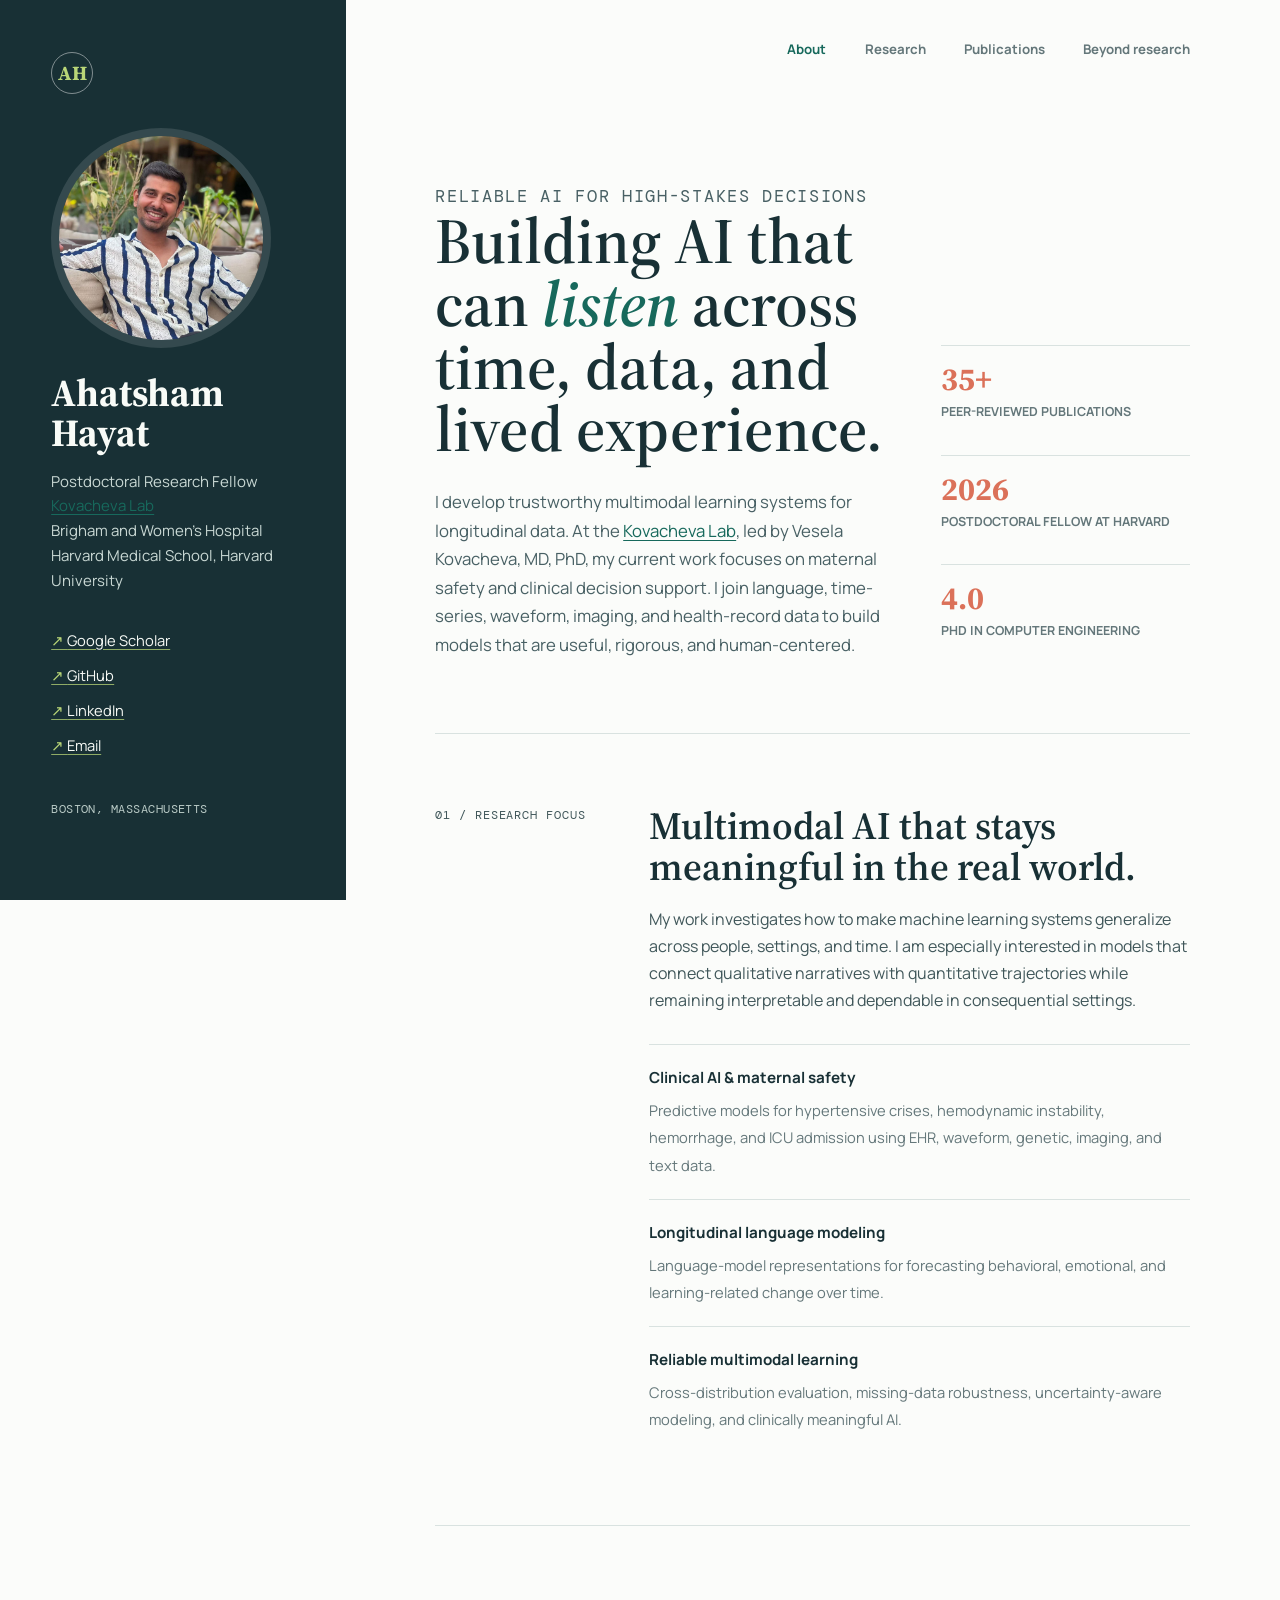
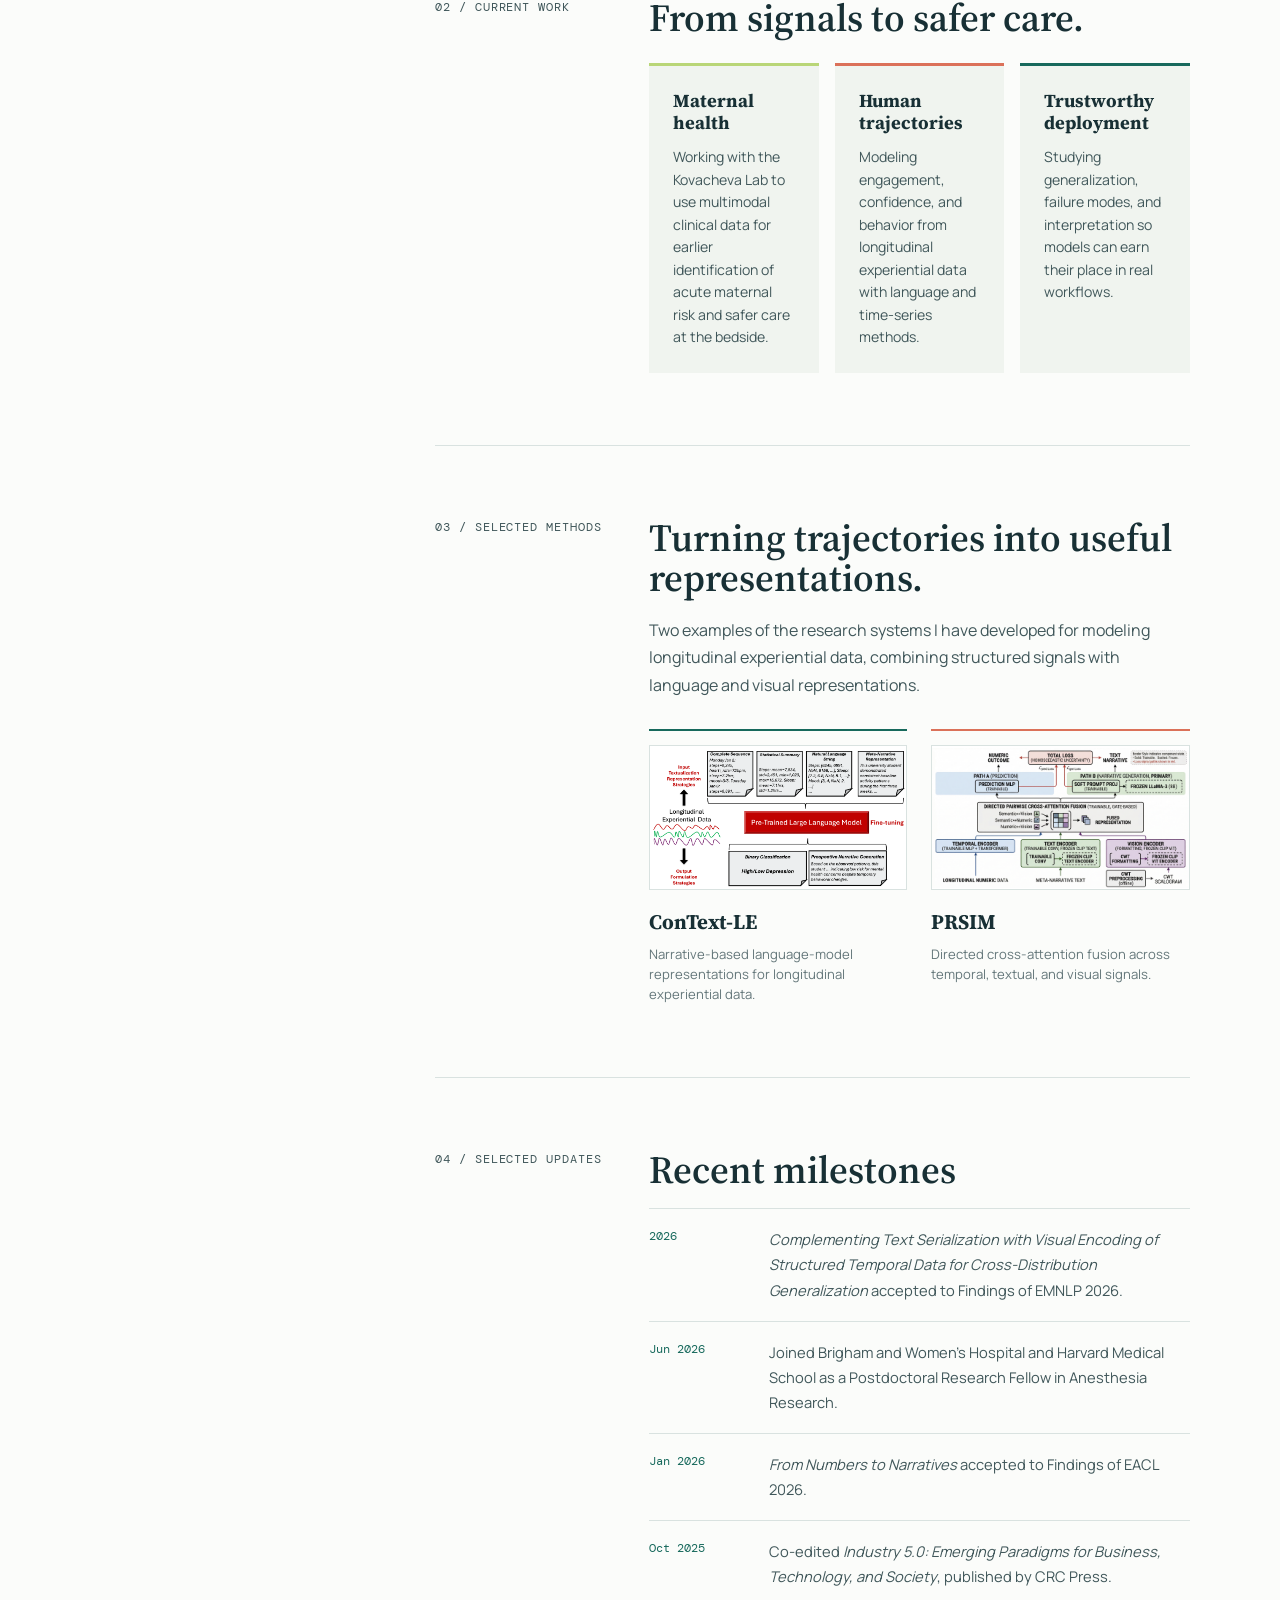
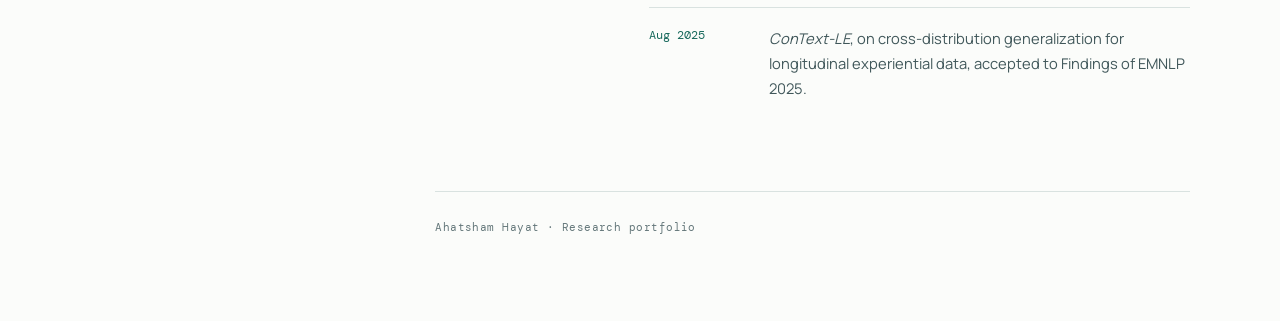
==== index.html @ e1e06bd0 "Update index.html" ====
<!DOCTYPE html>
<html lang="en">
<head>
    <meta charset="UTF-8">
    <meta name="viewport" content="width=device-width, initial-scale=1.0">
    <meta name="description" content="Ahatsham Hayat is a postdoctoral research fellow building reliable multimodal AI systems for clinical and longitudinal data.">
    <title>Ahatsham Hayat | Researcher in AI</title>
    <link rel="stylesheet" href="styles.css">
</head>
<body>
    <div class="site-shell">
        <aside class="profile-panel">
            <span class="monogram" aria-hidden="true">AH</span>
            <img src="ahatsham.jpeg" alt="Portrait of Ahatsham Hayat" class="profile-photo">
            <h1>Ahatsham<br>Hayat</h1>
            <p class="role">Postdoctoral Research Fellow<br><a href="https://kovachevalab.bwh.harvard.edu/" target="_blank" rel="noopener noreferrer">Kovacheva Lab</a><br>Brigham and Women's Hospital<br>Harvard Medical School, Harvard University</p>
            <div class="profile-links">
                <a href="https://scholar.google.com/citations?user=P-MrocsAAAAJ&amp;hl=en" target="_blank" rel="noopener noreferrer">Google Scholar</a>
                <a href="https://github.com/Ahatsham" target="_blank" rel="noopener noreferrer">GitHub</a>
                <a href="https://www.linkedin.com/in/ahatsham-hayat-a344bb59" target="_blank" rel="noopener noreferrer">LinkedIn</a>
                <a href="mailto:afnu@bwh.harvard.edu">Email</a>
            </div>
            <p class="panel-note">Boston, Massachusetts</p>
        </aside>
        <div class="content-panel">
            <nav class="site-nav" aria-label="Primary navigation">
                <a href="index.html" aria-current="page">About</a>
                <a href="research.html">Research</a>
                <a href="publications.html">Publications</a>
                <a href="about.html">Beyond research</a>
            </nav>
            <main class="site-main">
                <section class="hero">
                    <div class="hero-copy">
                        <p class="eyebrow">Reliable AI for high-stakes decisions</p>
                        <h1>Building AI that can <em>listen</em> across time, data, and lived experience.</h1>
                        <p>I develop trustworthy multimodal learning systems for longitudinal data. At the <a href="https://kovachevalab.bwh.harvard.edu/" target="_blank" rel="noopener noreferrer">Kovacheva Lab</a>, led by Vesela Kovacheva, MD, PhD, my current work focuses on maternal safety and clinical decision support. I join language, time-series, waveform, imaging, and health-record data to build models that are useful, rigorous, and human-centered.</p>
                    </div>
                    <div class="hero-stats" aria-label="Career highlights">
                        <div class="stat"><strong>35+</strong><span>Peer-reviewed publications</span></div>
                        <div class="stat"><strong>2026</strong><span>Postdoctoral fellow at Harvard</span></div>
                        <div class="stat"><strong>4.0</strong><span>PhD in Computer Engineering</span></div>
                    </div>
                </section>
                <section class="section">
                    <div class="section-grid">
                        <p class="section-kicker">01 / Research focus</p>
                        <div>
                            <h2>Multimodal AI that stays meaningful in the real world.</h2>
                            <p>My work investigates how to make machine learning systems generalize across people, settings, and time. I am especially interested in models that connect qualitative narratives with quantitative trajectories while remaining interpretable and dependable in consequential settings.</p>
                            <ul class="research-list">
                                <li><strong>Clinical AI &amp; maternal safety</strong><span>Predictive models for hypertensive crises, hemodynamic instability, hemorrhage, and ICU admission using EHR, waveform, genetic, imaging, and text data.</span></li>
                                <li><strong>Longitudinal language modeling</strong><span>Language-model representations for forecasting behavioral, emotional, and learning-related change over time.</span></li>
                                <li><strong>Reliable multimodal learning</strong><span>Cross-distribution evaluation, missing-data robustness, uncertainty-aware modeling, and clinically meaningful AI.</span></li>
                            </ul>
                        </div>
                    </div>
                </section>
                <section class="section">
                    <div class="section-grid">
                        <p class="section-kicker">02 / Current work</p>
                        <div>
                            <h2>From signals to safer care.</h2>
                            <div class="feature-grid">
                                <article class="feature"><h3>Maternal health</h3><p>Working with the Kovacheva Lab to use multimodal clinical data for earlier identification of acute maternal risk and safer care at the bedside.</p></article>
                                <article class="feature"><h3>Human trajectories</h3><p>Modeling engagement, confidence, and behavior from longitudinal experiential data with language and time-series methods.</p></article>
                                <article class="feature"><h3>Trustworthy deployment</h3><p>Studying generalization, failure modes, and interpretation so models can earn their place in real workflows.</p></article>
                            </div>
                        </div>
                    </div>
                </section>
                <section class="section">
                    <div class="section-grid">
                        <p class="section-kicker">03 / Selected methods</p>
                        <div>
                            <h2>Turning trajectories into useful representations.</h2>
                            <p>Two examples of the research systems I have developed for modeling longitudinal experiential data, combining structured signals with language and visual representations.</p>
                            <div class="methods-grid">
                                <figure class="method-figure">
                                    <img src="ConText-LE-Framework.jpg" alt="ConText-LE framework for representing longitudinal experiential data with language models">
                                    <figcaption><strong>ConText-LE</strong><span>Narrative-based language-model representations for longitudinal experiential data.</span></figcaption>
                                </figure>
                                <figure class="method-figure">
                                    <img src="PRSIM.png" alt="PRSIM multimodal architecture combining temporal, text, and visual encoders">
                                    <figcaption><strong>PRSIM</strong><span>Directed cross-attention fusion across temporal, textual, and visual signals.</span></figcaption>
                                </figure>
                            </div>
                        </div>
                    </div>
                </section>
                <section class="section">
                    <div class="section-grid">
                        <p class="section-kicker">04 / Selected updates</p>
                        <div>
                            <h2>Recent milestones</h2>
                            <ul class="updates">
                                <li><time datetime="2026">2026</time><span><em>Complementing Text Serialization with Visual Encoding of Structured Temporal Data for Cross-Distribution Generalization</em> accepted to Findings of EMNLP 2026.</span></li>
                                <li><time datetime="2026-06">Jun 2026</time><span>Joined Brigham and Women's Hospital and Harvard Medical School as a Postdoctoral Research Fellow in Anesthesia Research.</span></li>
                                <li><time datetime="2026-01">Jan 2026</time><span><em>From Numbers to Narratives</em> accepted to Findings of EACL 2026.</span></li>
                                <li><time datetime="2025-10">Oct 2025</time><span>Co-edited <em>Industry 5.0: Emerging Paradigms for Business, Technology, and Society</em>, published by CRC Press.</span></li>
                                <li><time datetime="2025-08">Aug 2025</time><span><em>ConText-LE</em>, on cross-distribution generalization for longitudinal experiential data, accepted to Findings of EMNLP 2025.</span></li>
                            </ul>
                        </div>
                    </div>
                </section>
                <footer class="site-footer">Ahatsham Hayat &middot; Research portfolio</footer>
            </main>
        </div>
    </div>
</body>
</html>
---- styles.css ----
@import url('https://fonts.googleapis.com/css2?family=DM+Mono:wght@400;500&family=Manrope:wght@400;500;600;700;800&family=Source+Serif+4:opsz,wght@8..60,500;8..60,600;8..60,700&display=swap');

:root { --ink: #183035; --muted: #64777a; --line: #d9e2e0; --paper: #fbfcfa; --canvas: #f0f4ef; --pine: #17695c; --lime: #b9d677; --coral: #db7159; }
* { box-sizing: border-box; }
html { scroll-behavior: smooth; }
body { margin: 0; color: var(--ink); background: var(--paper); font-family: 'Manrope', Arial, sans-serif; font-size: 16px; line-height: 1.7; }
a { color: var(--pine); text-underline-offset: 3px; }
a:hover { color: #0f4e44; }
.site-shell { display: grid; grid-template-columns: minmax(285px, 27vw) minmax(0, 1fr); min-height: 100vh; }
.profile-panel { position: sticky; top: 0; align-self: start; min-height: 100vh; padding: 52px clamp(28px, 4vw, 66px); color: #f8fbf7; background: var(--ink); }
.monogram { display: inline-grid; width: 42px; height: 42px; margin-bottom: 34px; place-items: center; border: 1px solid rgba(255,255,255,.45); border-radius: 50%; color: var(--lime); font-family: 'Source Serif 4', Georgia, serif; font-size: 20px; font-weight: 700; }
.profile-photo { display: block; width: min(220px, 100%); aspect-ratio: 1; margin-bottom: 25px; border: 8px solid rgba(255,255,255,.12); border-radius: 50%; object-fit: cover; object-position: center; }
.profile-panel h1, .page-title h1, .hero-copy h1, h2, h3 { font-family: 'Source Serif 4', Georgia, serif; letter-spacing: 0; }
.profile-panel h1 { margin: 0; font-size: clamp(2rem, 3vw, 2.85rem); line-height: 1.05; }
.role { margin: 16px 0 0; color: #c9d8d4; font-size: .94rem; line-height: 1.65; }
.profile-links { display: grid; gap: 10px; margin-top: 34px; }
.profile-links a { color: #f8fbf7; font-size: .92rem; text-decoration-color: rgba(185,214,119,.75); }
.profile-links a::before { color: var(--lime); content: '↗ '; }
.panel-note { margin-top: 42px; color: #b8c9c5; font-family: 'DM Mono', monospace; font-size: .72rem; letter-spacing: .04em; text-transform: uppercase; }
.content-panel { min-width: 0; background: var(--paper); }
.site-nav { display: flex; justify-content: flex-end; gap: clamp(18px, 3vw, 42px); padding: 38px clamp(26px, 7vw, 112px) 20px; }
.site-nav a { color: var(--muted); font-size: .83rem; font-weight: 700; text-decoration: none; }
.site-nav a:hover, .site-nav a[aria-current='page'] { color: var(--pine); }
.site-main { max-width: 1080px; margin: 0 auto; padding: 46px clamp(26px, 7vw, 112px) 84px; }
.eyebrow { margin: 0 0 14px; color: var(--pine); font-family: 'DM Mono', monospace; font-size: .72rem; letter-spacing: .1em; text-transform: uppercase; }
.hero { display: grid; grid-template-columns: minmax(0,1.3fr) minmax(220px,.7fr); gap: 44px; align-items: end; padding: 28px 0 74px; border-bottom: 1px solid var(--line); }
.hero-copy h1 { max-width: 720px; margin: 0; font-size: clamp(2.75rem,5vw,5.4rem); font-weight: 600; line-height: .98; }
.hero-copy h1 em { color: var(--pine); font-style: italic; }
.hero-copy p { max-width: 700px; margin: 27px 0 0; color: #486064; font-size: 1.05rem; }
.hero-stats { display: grid; gap: 14px; }
.stat { padding: 16px 0; border-top: 1px solid var(--line); }
.stat strong { display: block; color: var(--coral); font-family: 'Source Serif 4', Georgia, serif; font-size: 2rem; line-height: 1.1; }
.stat span { color: var(--muted); font-size: .78rem; font-weight: 700; text-transform: uppercase; }
.section { padding: 72px 0; border-bottom: 1px solid var(--line); }
.section:last-child { border-bottom: 0; }
.section-grid { display: grid; grid-template-columns: minmax(160px,.32fr) minmax(0,1fr); gap: 40px; }
.section-kicker { margin: 6px 0 0; color: var(--muted); font-family: 'DM Mono', monospace; font-size: .72rem; letter-spacing: .08em; text-transform: uppercase; }
h2 { margin: 0 0 18px; font-size: clamp(2rem,3vw,3.25rem); font-weight: 600; line-height: 1.06; }
h3 { margin: 0; font-size: 1.4rem; line-height: 1.2; }
.section p { margin: 0 0 18px; color: #40575a; }
.research-list { display: grid; gap: 0; padding: 0; margin: 30px 0 0; list-style: none; }
.research-list li { padding: 20px 0; border-top: 1px solid var(--line); }
.research-list strong { display: block; margin-bottom: 6px; color: var(--ink); font-size: .95rem; }
.research-list span { color: var(--muted); font-size: .92rem; }
.feature-grid { display: grid; grid-template-columns: repeat(3,1fr); gap: 16px; margin-top: 24px; }
.feature { min-height: 180px; padding: 24px; background: var(--canvas); border-top: 3px solid var(--lime); }
.feature:nth-child(2) { border-top-color: var(--coral); }
.feature:nth-child(3) { border-top-color: var(--pine); }
.feature h3 { margin-bottom: 12px; font-size: 1.15rem; }
.feature p { margin: 0; font-size: .88rem; line-height: 1.6; }
.methods-grid { display: grid; grid-template-columns: repeat(2, minmax(0, 1fr)); gap: 24px; margin-top: 30px; }
.method-figure { margin: 0; border-top: 2px solid var(--pine); }
.method-figure:nth-child(2) { border-top-color: var(--coral); }
.method-figure img { display: block; width: 100%; aspect-ratio: 16 / 9; margin-top: 14px; border: 1px solid var(--line); background: #fff; object-fit: contain; }
.method-figure figcaption { display: grid; gap: 4px; padding: 14px 0 0; }
.method-figure figcaption strong { color: var(--ink); font-family: 'Source Serif 4', Georgia, serif; font-size: 1.3rem; }
.method-figure figcaption span { color: var(--muted); font-size: .82rem; line-height: 1.55; }
.updates { display: grid; gap: 0; margin: 0; padding: 0; list-style: none; }
.updates li { display: grid; grid-template-columns: 102px 1fr; gap: 18px; padding: 18px 0; border-top: 1px solid var(--line); color: #40575a; font-size: .92rem; }
.updates time { color: var(--pine); font-family: 'DM Mono', monospace; font-size: .72rem; }
.page-title { padding: 28px 0 54px; border-bottom: 1px solid var(--line); }
.page-title h1 { max-width: 780px; margin: 0; font-size: clamp(3rem,5vw,5.2rem); font-weight: 600; line-height: .98; }
.page-title p { max-width: 700px; margin: 22px 0 0; color: var(--muted); }
.detail-list { margin: 0; padding: 0; list-style: none; }
.detail-list li { padding: 20px 0; border-top: 1px solid var(--line); color: #40575a; }
.detail-list li strong { color: var(--ink); }
.publication-year { margin: 38px 0 8px; color: var(--pine); font-family: 'DM Mono', monospace; font-size: .75rem; letter-spacing: .08em; }
.publication-list { margin: 0; padding: 0; list-style: none; }
.publication-list li { padding: 18px 0; border-top: 1px solid var(--line); color: #40575a; font-size: .92rem; }
.about-grid { display: grid; grid-template-columns: 1fr 1fr; gap: 16px; margin-top: 24px; }
.about-grid img { display: block; width: 100%; height: 280px; object-fit: cover; }
.about-grid img:first-child { object-position: center 38%; }
.about-grid img:last-child { object-position: center; }
.pull-quote { margin: 36px 0 0; padding: 26px 0 26px 30px; border-left: 3px solid var(--coral); color: var(--ink); font-family: 'Source Serif 4', Georgia, serif; font-size: 1.55rem; line-height: 1.3; }
.site-footer { padding: 26px 0 0; color: var(--muted); font-family: 'DM Mono', monospace; font-size: .7rem; letter-spacing: .04em; }
@media (max-width: 900px) { .site-shell { display: block; } .profile-panel { position: relative; min-height: auto; padding: 32px 26px; } .monogram { float: right; margin: 0; } .profile-photo { width: 110px; margin-bottom: 18px; border-width: 5px; } .profile-panel h1 { font-size: 2.2rem; } .profile-links { display: flex; flex-wrap: wrap; gap: 8px 18px; margin-top: 22px; } .panel-note { margin-top: 20px; } .site-nav { justify-content: flex-start; overflow-x: auto; padding: 20px 26px; white-space: nowrap; } .site-main { padding: 30px 26px 60px; } }
@media (max-width: 640px) { body { font-size: 15px; } .hero, .section-grid { grid-template-columns: 1fr; gap: 26px; } .hero { padding-bottom: 54px; } .hero-copy h1, .page-title h1 { font-size: 3rem; } .section { padding: 52px 0; } .feature-grid, .about-grid, .methods-grid { grid-template-columns: 1fr; } .feature { min-height: 0; } .updates li { grid-template-columns: 1fr; gap: 6px; } }
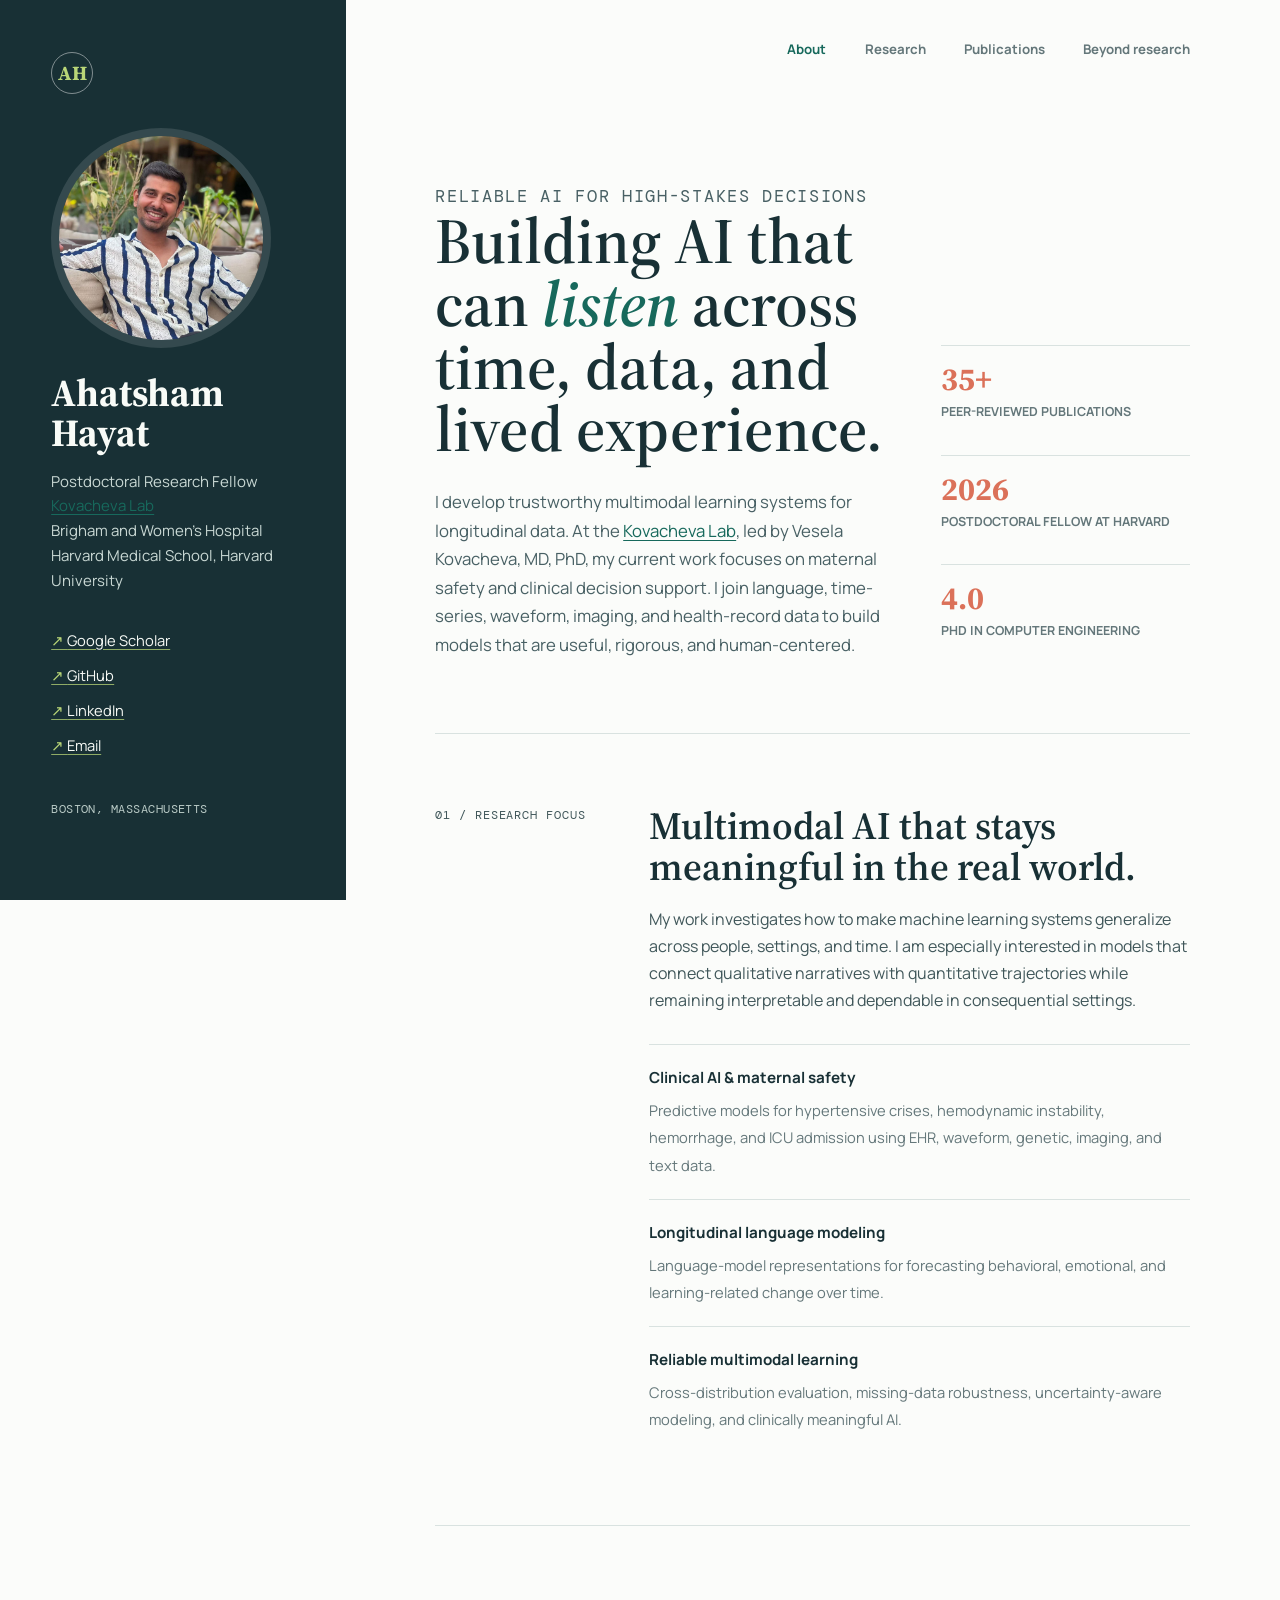
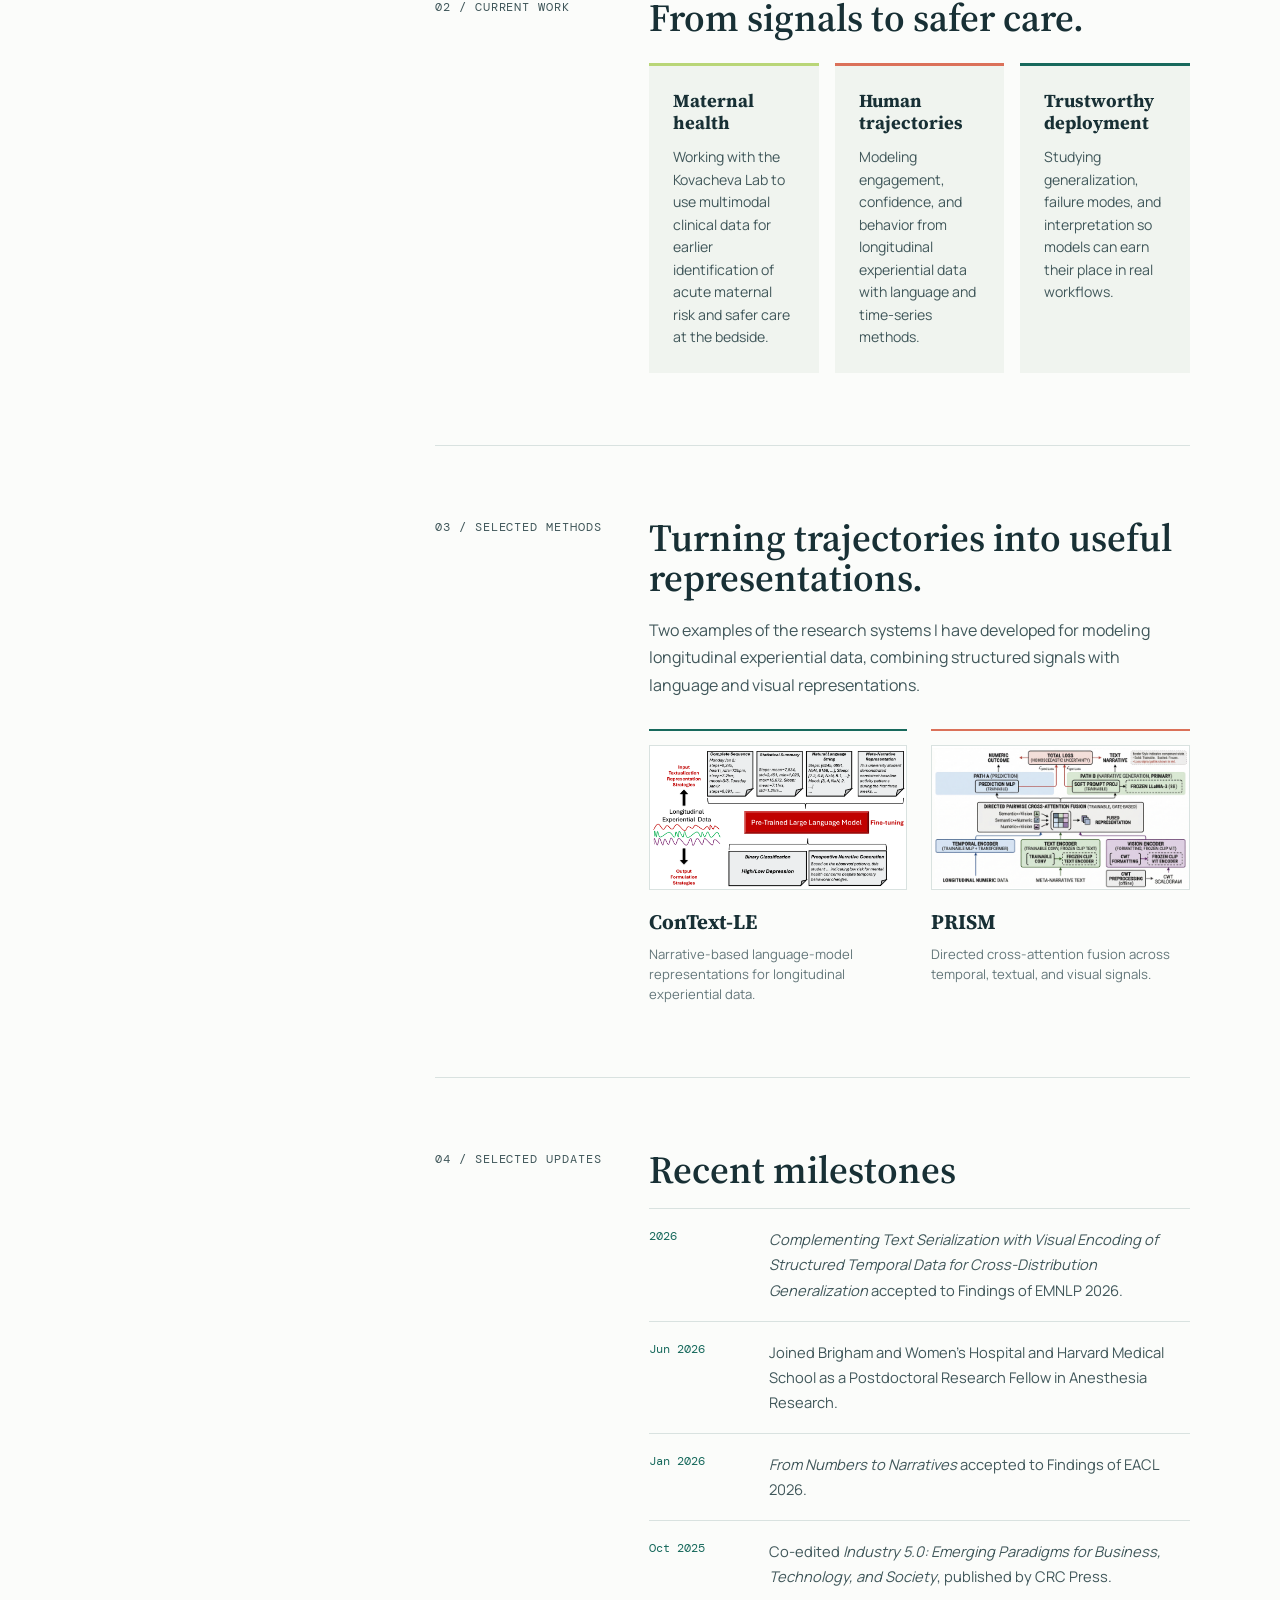
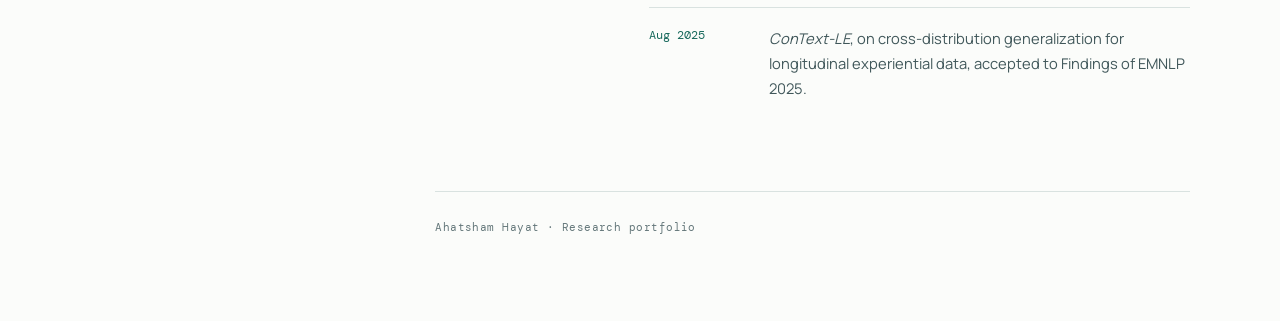
==== commit 3ebed191: "Update index.html" ====
--- a/index.html
+++ b/index.html
@@ -82,7 +82,7 @@
                                 </figure>
                                 <figure class="method-figure">
                                     <img src="PRSIM.png" alt="PRSIM multimodal architecture combining temporal, text, and visual encoders">
-                                    <figcaption><strong>PRSIM</strong><span>Directed cross-attention fusion across temporal, textual, and visual signals.</span></figcaption>
+                                    <figcaption><strong>PRISM</strong><span>Directed cross-attention fusion across temporal, textual, and visual signals.</span></figcaption>
                                 </figure>
                             </div>
                         </div>
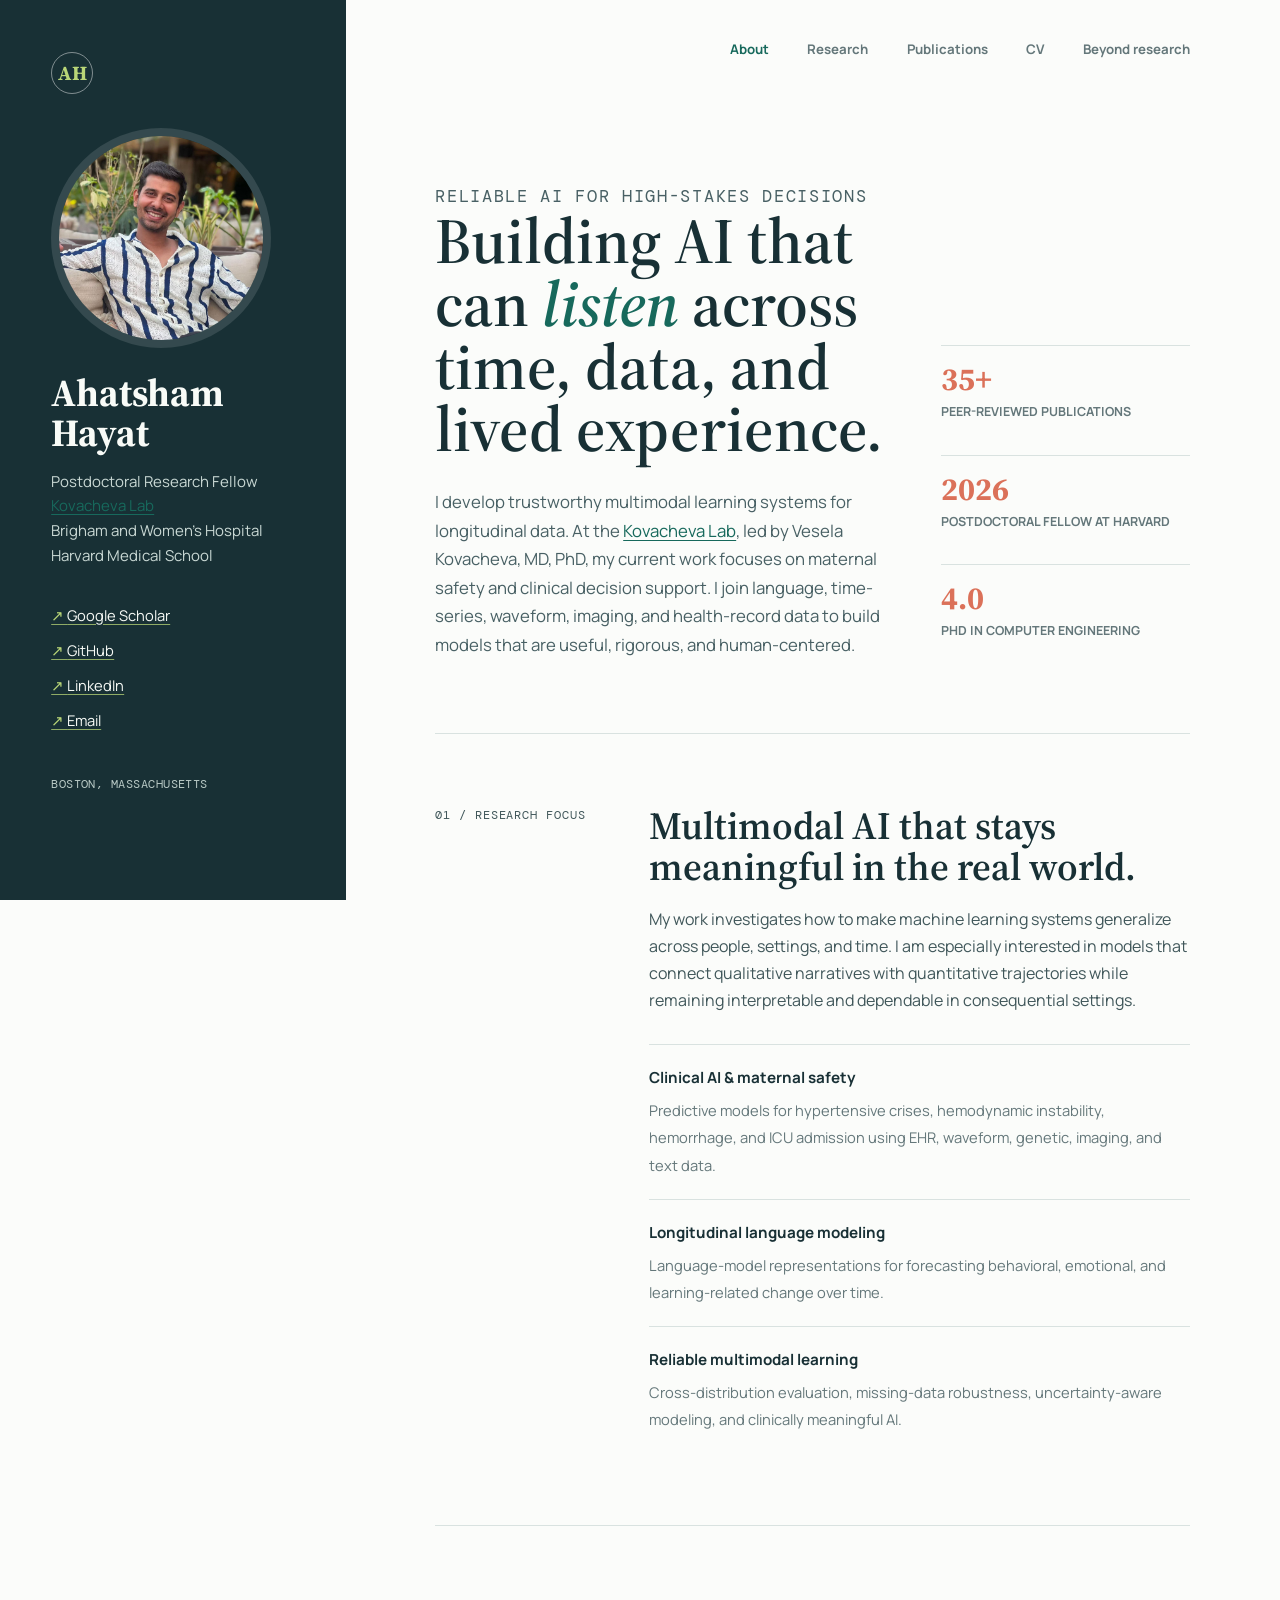
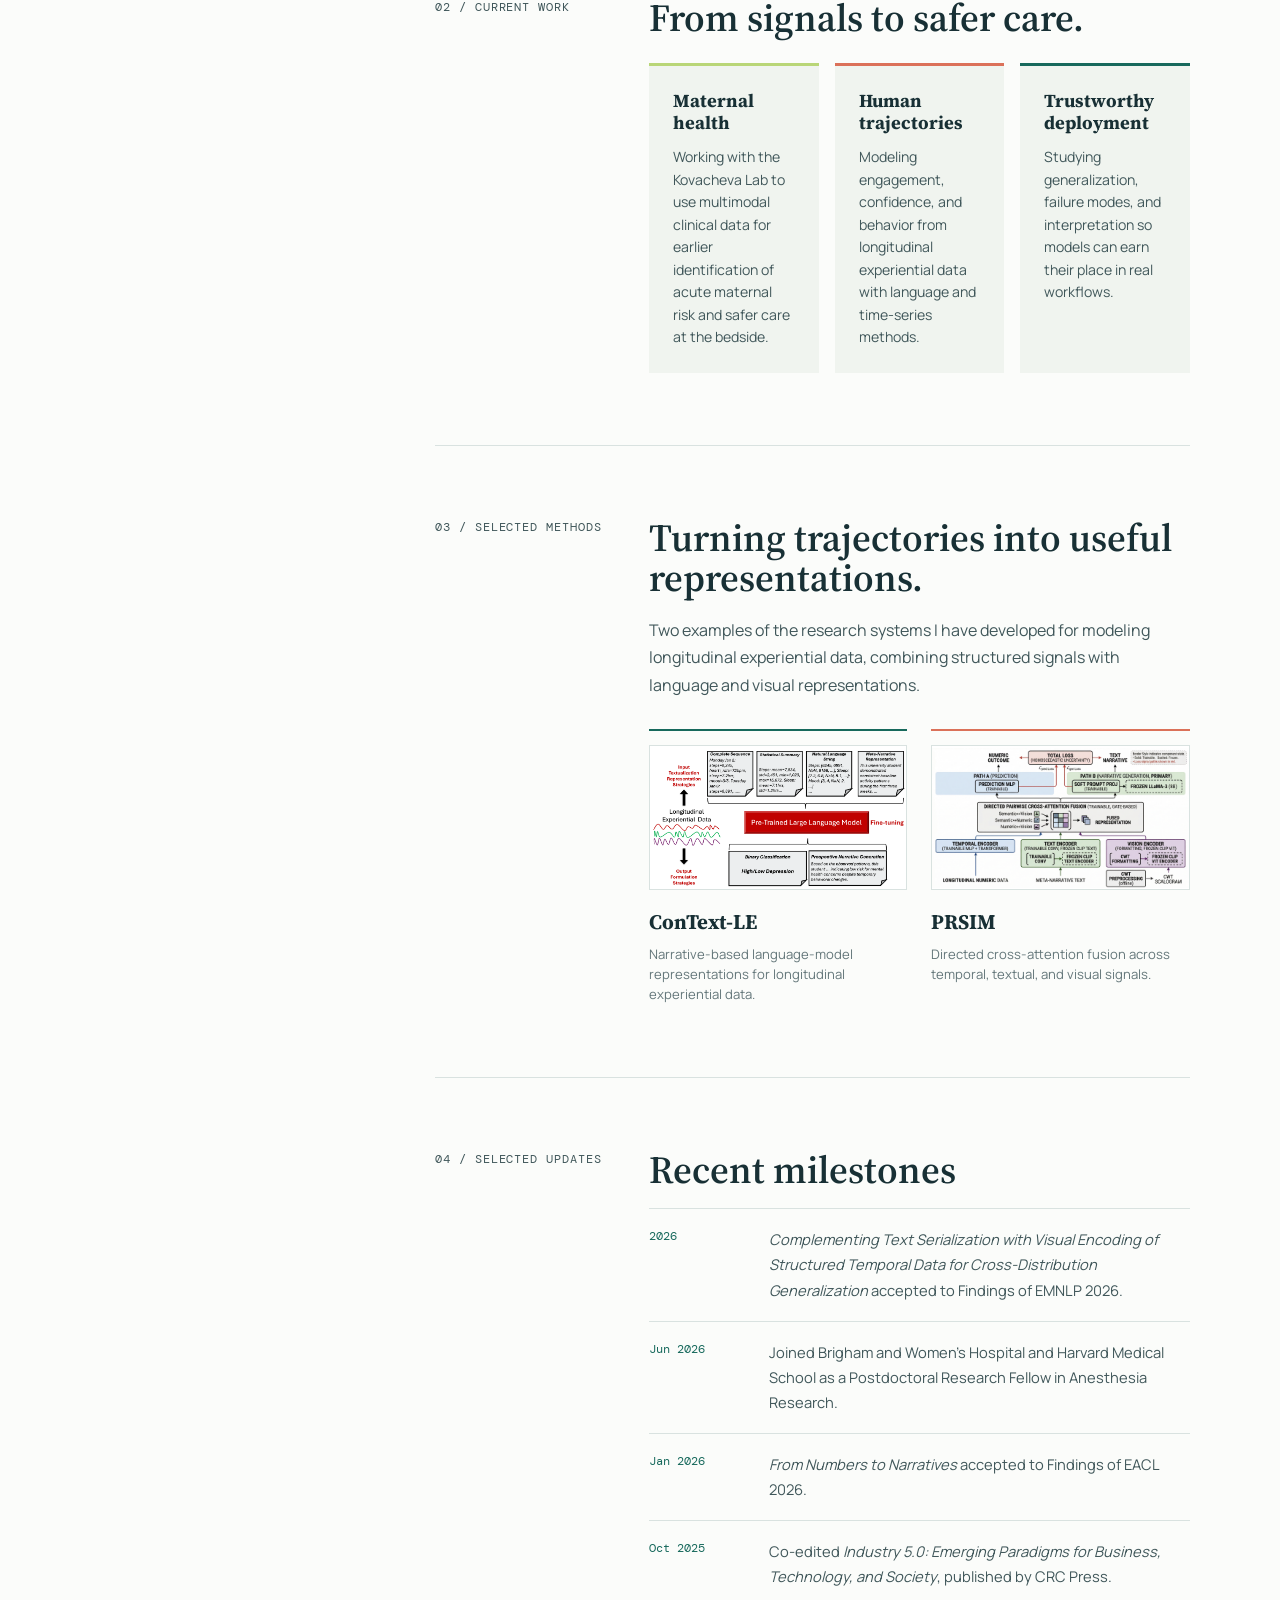
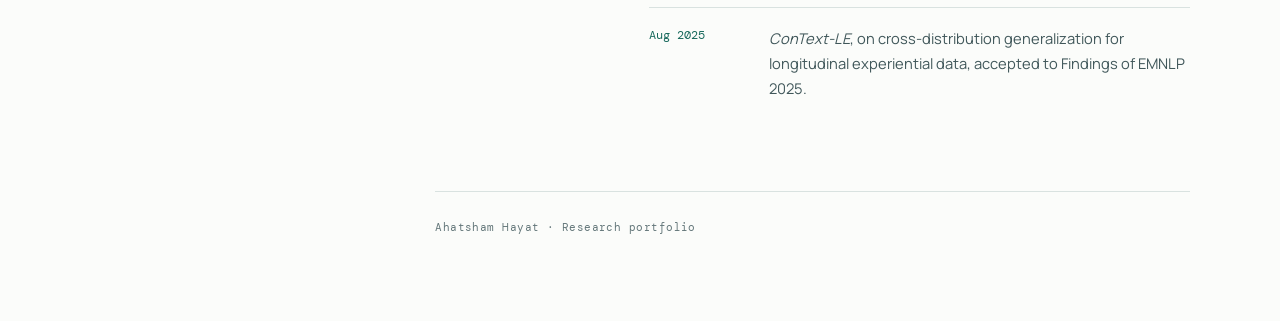
==== commit 03c06ae4: "Move CV link to navigation" ====
--- a/index.html
+++ b/index.html
@@ -13,7 +13,7 @@
             <span class="monogram" aria-hidden="true">AH</span>
             <img src="ahatsham.jpeg" alt="Portrait of Ahatsham Hayat" class="profile-photo">
             <h1>Ahatsham<br>Hayat</h1>
-            <p class="role">Postdoctoral Research Fellow<br><a href="https://kovachevalab.bwh.harvard.edu/" target="_blank" rel="noopener noreferrer">Kovacheva Lab</a><br>Brigham and Women's Hospital<br>Harvard Medical School, Harvard University</p>
+            <p class="role">Postdoctoral Research Fellow<br><a href="https://kovachevalab.bwh.harvard.edu/" target="_blank" rel="noopener noreferrer">Kovacheva Lab</a><br>Brigham and Women's Hospital<br>Harvard Medical School</p>
             <div class="profile-links">
                 <a href="https://scholar.google.com/citations?user=P-MrocsAAAAJ&amp;hl=en" target="_blank" rel="noopener noreferrer">Google Scholar</a>
                 <a href="https://github.com/Ahatsham" target="_blank" rel="noopener noreferrer">GitHub</a>
@@ -27,6 +27,7 @@
                 <a href="index.html" aria-current="page">About</a>
                 <a href="research.html">Research</a>
                 <a href="publications.html">Publications</a>
+                <a href="Ahatsham_CV.pdf" target="_blank" rel="noopener noreferrer">CV</a>
                 <a href="about.html">Beyond research</a>
             </nav>
             <main class="site-main">
@@ -82,7 +83,7 @@
                                 </figure>
                                 <figure class="method-figure">
                                     <img src="PRSIM.png" alt="PRSIM multimodal architecture combining temporal, text, and visual encoders">
-                                    <figcaption><strong>PRISM</strong><span>Directed cross-attention fusion across temporal, textual, and visual signals.</span></figcaption>
+                                    <figcaption><strong>PRSIM</strong><span>Directed cross-attention fusion across temporal, textual, and visual signals.</span></figcaption>
                                 </figure>
                             </div>
                         </div>
--- a/styles.css
+++ b/styles.css
@@ -64,6 +64,8 @@
 .detail-list { margin: 0; padding: 0; list-style: none; }
 .detail-list li { padding: 20px 0; border-top: 1px solid var(--line); color: #40575a; }
 .detail-list li strong { color: var(--ink); }
+.document-link { display: inline-flex; gap: 10px; align-items: center; padding: 9px 0; border-bottom: 1px solid currentColor; color: var(--pine); font-family: 'DM Mono', monospace; font-size: .78rem; font-weight: 500; letter-spacing: .04em; text-decoration: none; text-transform: uppercase; }
+.document-link:hover { color: var(--coral); }
 .publication-year { margin: 38px 0 8px; color: var(--pine); font-family: 'DM Mono', monospace; font-size: .75rem; letter-spacing: .08em; }
 .publication-list { margin: 0; padding: 0; list-style: none; }
 .publication-list li { padding: 18px 0; border-top: 1px solid var(--line); color: #40575a; font-size: .92rem; }
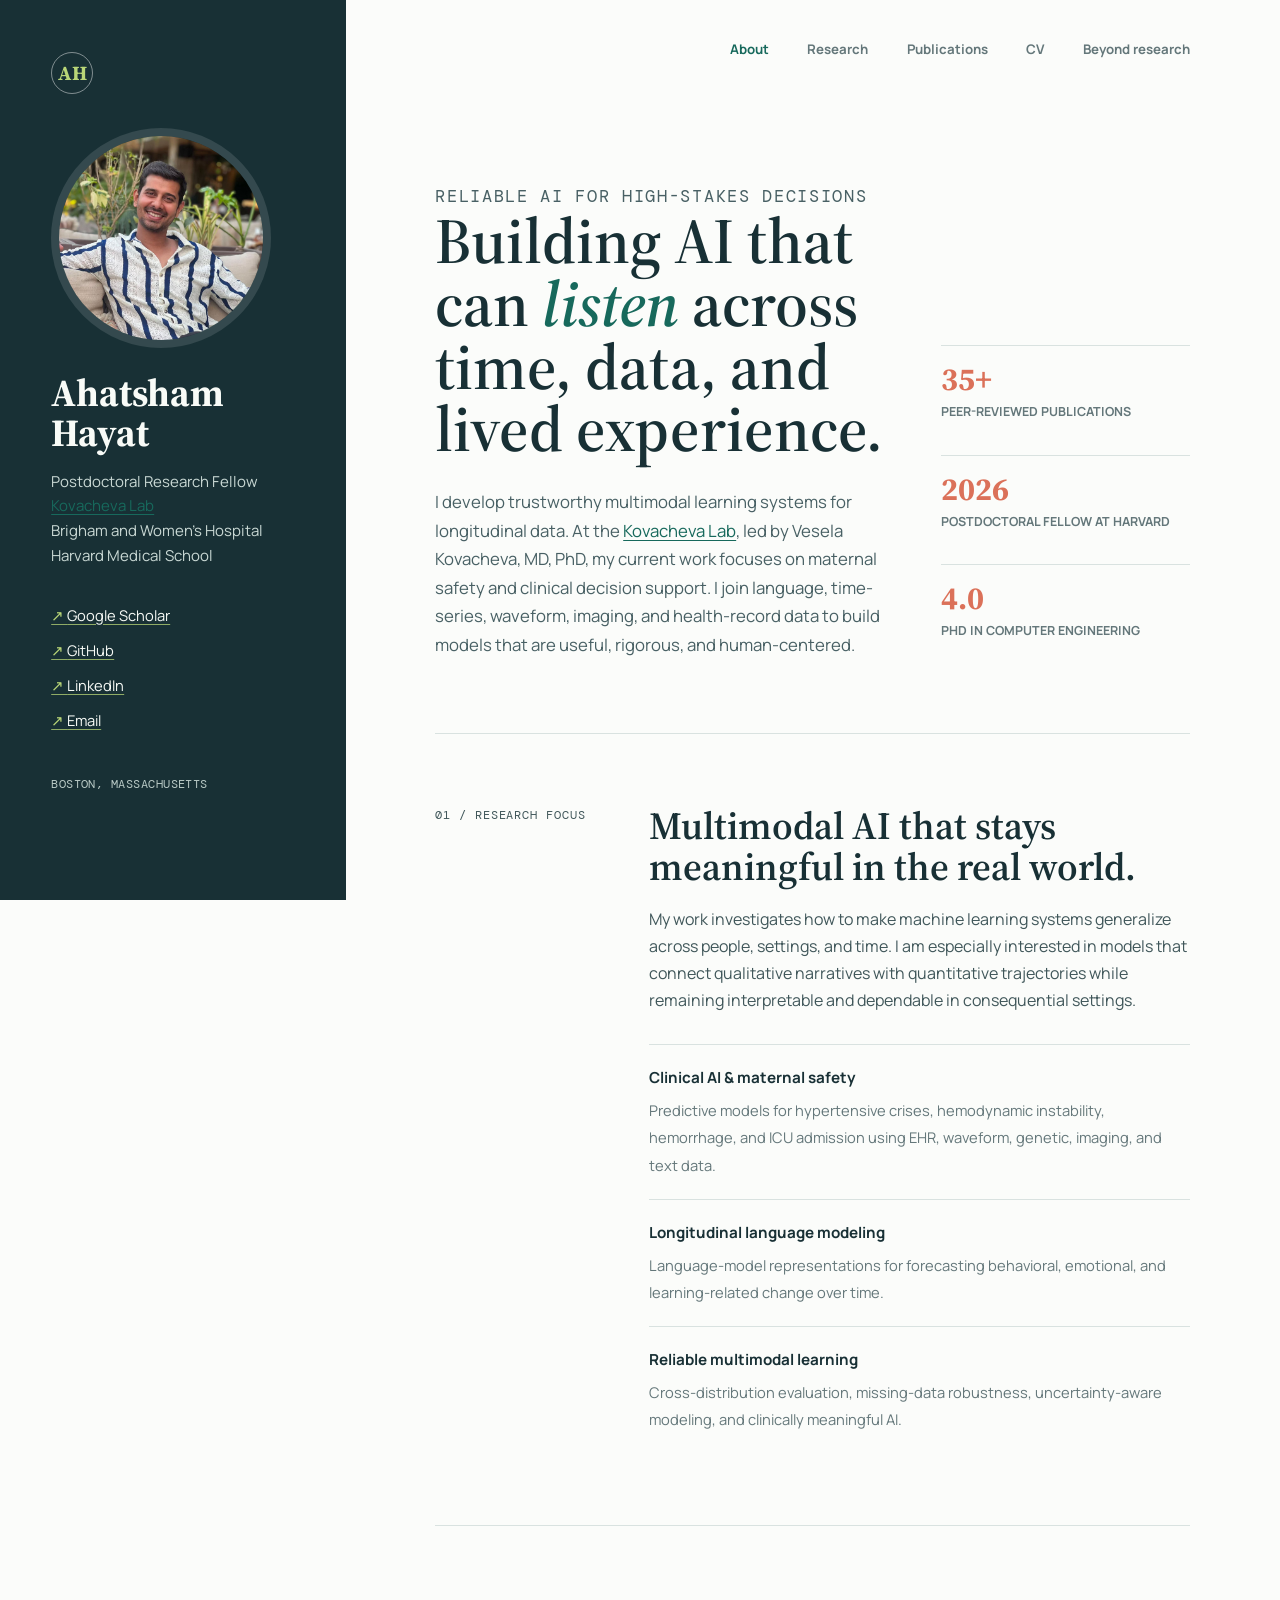
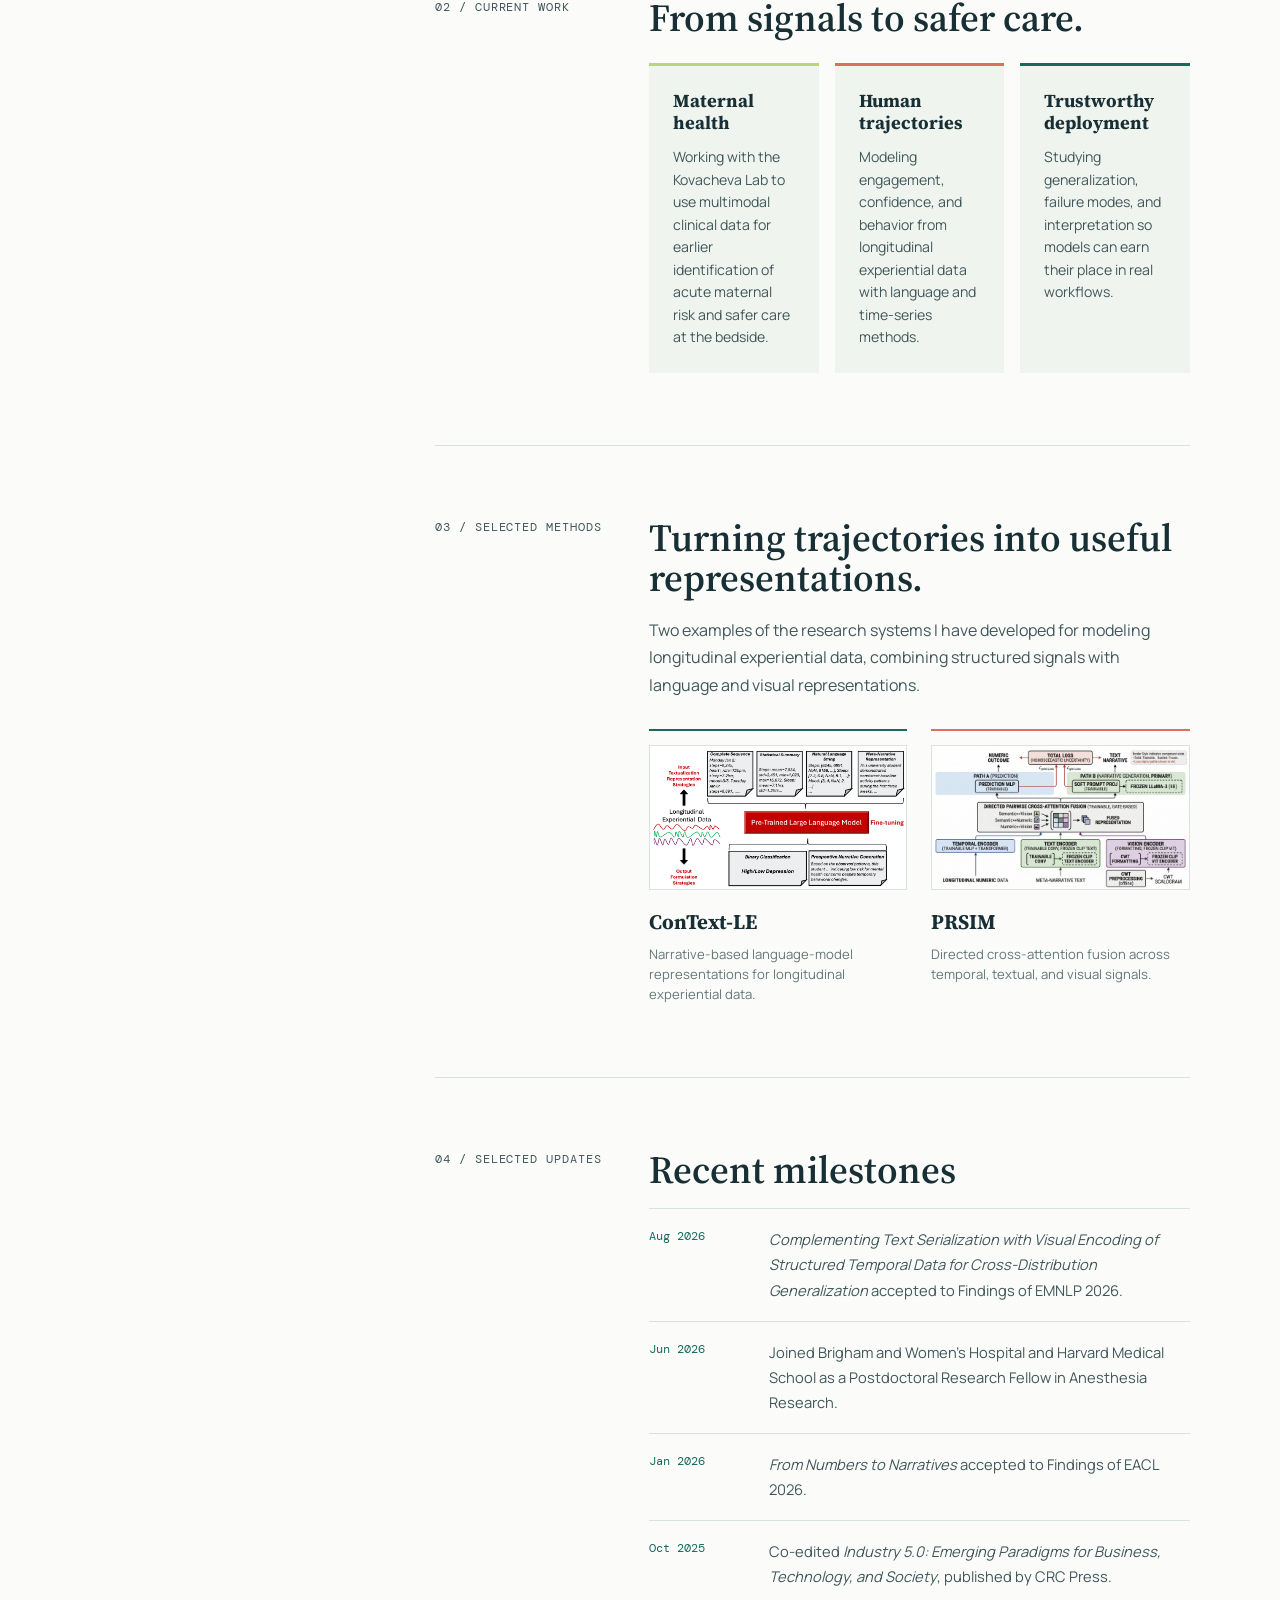
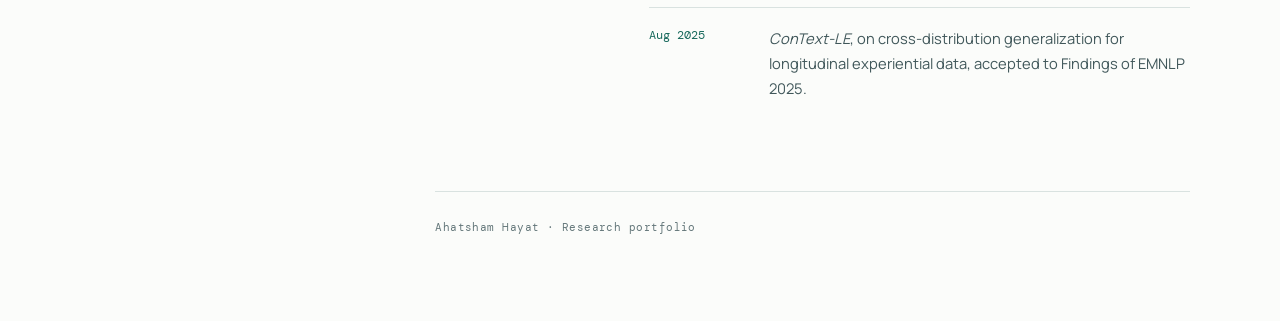
==== commit 34b81ae7: "Update index.html" ====
--- a/index.html
+++ b/index.html
@@ -95,7 +95,7 @@
                         <div>
                             <h2>Recent milestones</h2>
                             <ul class="updates">
-                                <li><time datetime="2026">2026</time><span><em>Complementing Text Serialization with Visual Encoding of Structured Temporal Data for Cross-Distribution Generalization</em> accepted to Findings of EMNLP 2026.</span></li>
+                                <li><time datetime="2026-8">Aug 2026</time><span><em>Complementing Text Serialization with Visual Encoding of Structured Temporal Data for Cross-Distribution Generalization</em> accepted to Findings of EMNLP 2026.</span></li>
                                 <li><time datetime="2026-06">Jun 2026</time><span>Joined Brigham and Women's Hospital and Harvard Medical School as a Postdoctoral Research Fellow in Anesthesia Research.</span></li>
                                 <li><time datetime="2026-01">Jan 2026</time><span><em>From Numbers to Narratives</em> accepted to Findings of EACL 2026.</span></li>
                                 <li><time datetime="2025-10">Oct 2025</time><span>Co-edited <em>Industry 5.0: Emerging Paradigms for Business, Technology, and Society</em>, published by CRC Press.</span></li>
--- a/styles.css
+++ b/styles.css
@@ -64,16 +64,21 @@
 .detail-list { margin: 0; padding: 0; list-style: none; }
 .detail-list li { padding: 20px 0; border-top: 1px solid var(--line); color: #40575a; }
 .detail-list li strong { color: var(--ink); }
-.document-link { display: inline-flex; gap: 10px; align-items: center; padding: 9px 0; border-bottom: 1px solid currentColor; color: var(--pine); font-family: 'DM Mono', monospace; font-size: .78rem; font-weight: 500; letter-spacing: .04em; text-decoration: none; text-transform: uppercase; }
-.document-link:hover { color: var(--coral); }
 .publication-year { margin: 38px 0 8px; color: var(--pine); font-family: 'DM Mono', monospace; font-size: .75rem; letter-spacing: .08em; }
 .publication-list { margin: 0; padding: 0; list-style: none; }
 .publication-list li { padding: 18px 0; border-top: 1px solid var(--line); color: #40575a; font-size: .92rem; }
-.about-grid { display: grid; grid-template-columns: 1fr 1fr; gap: 16px; margin-top: 24px; }
-.about-grid img { display: block; width: 100%; height: 280px; object-fit: cover; }
-.about-grid img:first-child { object-position: center 38%; }
-.about-grid img:last-child { object-position: center; }
+.trail-carousel { margin-top: 30px; }
+.trail-viewport { overflow: hidden; background: var(--canvas); }
+.trail-track { display: flex; transition: transform .45s ease; }
+.trail-slide { position: relative; flex: 0 0 100%; aspect-ratio: 16 / 10; margin: 0; background: var(--canvas); }
+.trail-slide img { display: block; width: 100%; height: 100%; object-fit: cover; }
+.trail-controls { display: flex; align-items: center; justify-content: space-between; margin-top: 14px; }
+.trail-count { margin: 0; color: var(--muted); font-family: 'DM Mono', monospace; font-size: .75rem; letter-spacing: .08em; }
+.trail-count span { color: var(--pine); }
+.trail-controls div { display: flex; gap: 8px; }
+.trail-button { display: inline-grid; width: 42px; height: 42px; padding: 0; place-items: center; border: 1px solid var(--line); border-radius: 50%; color: var(--ink); background: transparent; cursor: pointer; font-size: 1.2rem; }
+.trail-button:hover { color: #f8fbf7; border-color: var(--pine); background: var(--pine); }
 .pull-quote { margin: 36px 0 0; padding: 26px 0 26px 30px; border-left: 3px solid var(--coral); color: var(--ink); font-family: 'Source Serif 4', Georgia, serif; font-size: 1.55rem; line-height: 1.3; }
 .site-footer { padding: 26px 0 0; color: var(--muted); font-family: 'DM Mono', monospace; font-size: .7rem; letter-spacing: .04em; }
 @media (max-width: 900px) { .site-shell { display: block; } .profile-panel { position: relative; min-height: auto; padding: 32px 26px; } .monogram { float: right; margin: 0; } .profile-photo { width: 110px; margin-bottom: 18px; border-width: 5px; } .profile-panel h1 { font-size: 2.2rem; } .profile-links { display: flex; flex-wrap: wrap; gap: 8px 18px; margin-top: 22px; } .panel-note { margin-top: 20px; } .site-nav { justify-content: flex-start; overflow-x: auto; padding: 20px 26px; white-space: nowrap; } .site-main { padding: 30px 26px 60px; } }
-@media (max-width: 640px) { body { font-size: 15px; } .hero, .section-grid { grid-template-columns: 1fr; gap: 26px; } .hero { padding-bottom: 54px; } .hero-copy h1, .page-title h1 { font-size: 3rem; } .section { padding: 52px 0; } .feature-grid, .about-grid, .methods-grid { grid-template-columns: 1fr; } .feature { min-height: 0; } .updates li { grid-template-columns: 1fr; gap: 6px; } }
+@media (max-width: 640px) { body { font-size: 15px; } .hero, .section-grid { grid-template-columns: 1fr; gap: 26px; } .hero { padding-bottom: 54px; } .hero-copy h1, .page-title h1 { font-size: 3rem; } .section { padding: 52px 0; } .feature-grid, .methods-grid { grid-template-columns: 1fr; } .feature { min-height: 0; } .updates li { grid-template-columns: 1fr; gap: 6px; } }
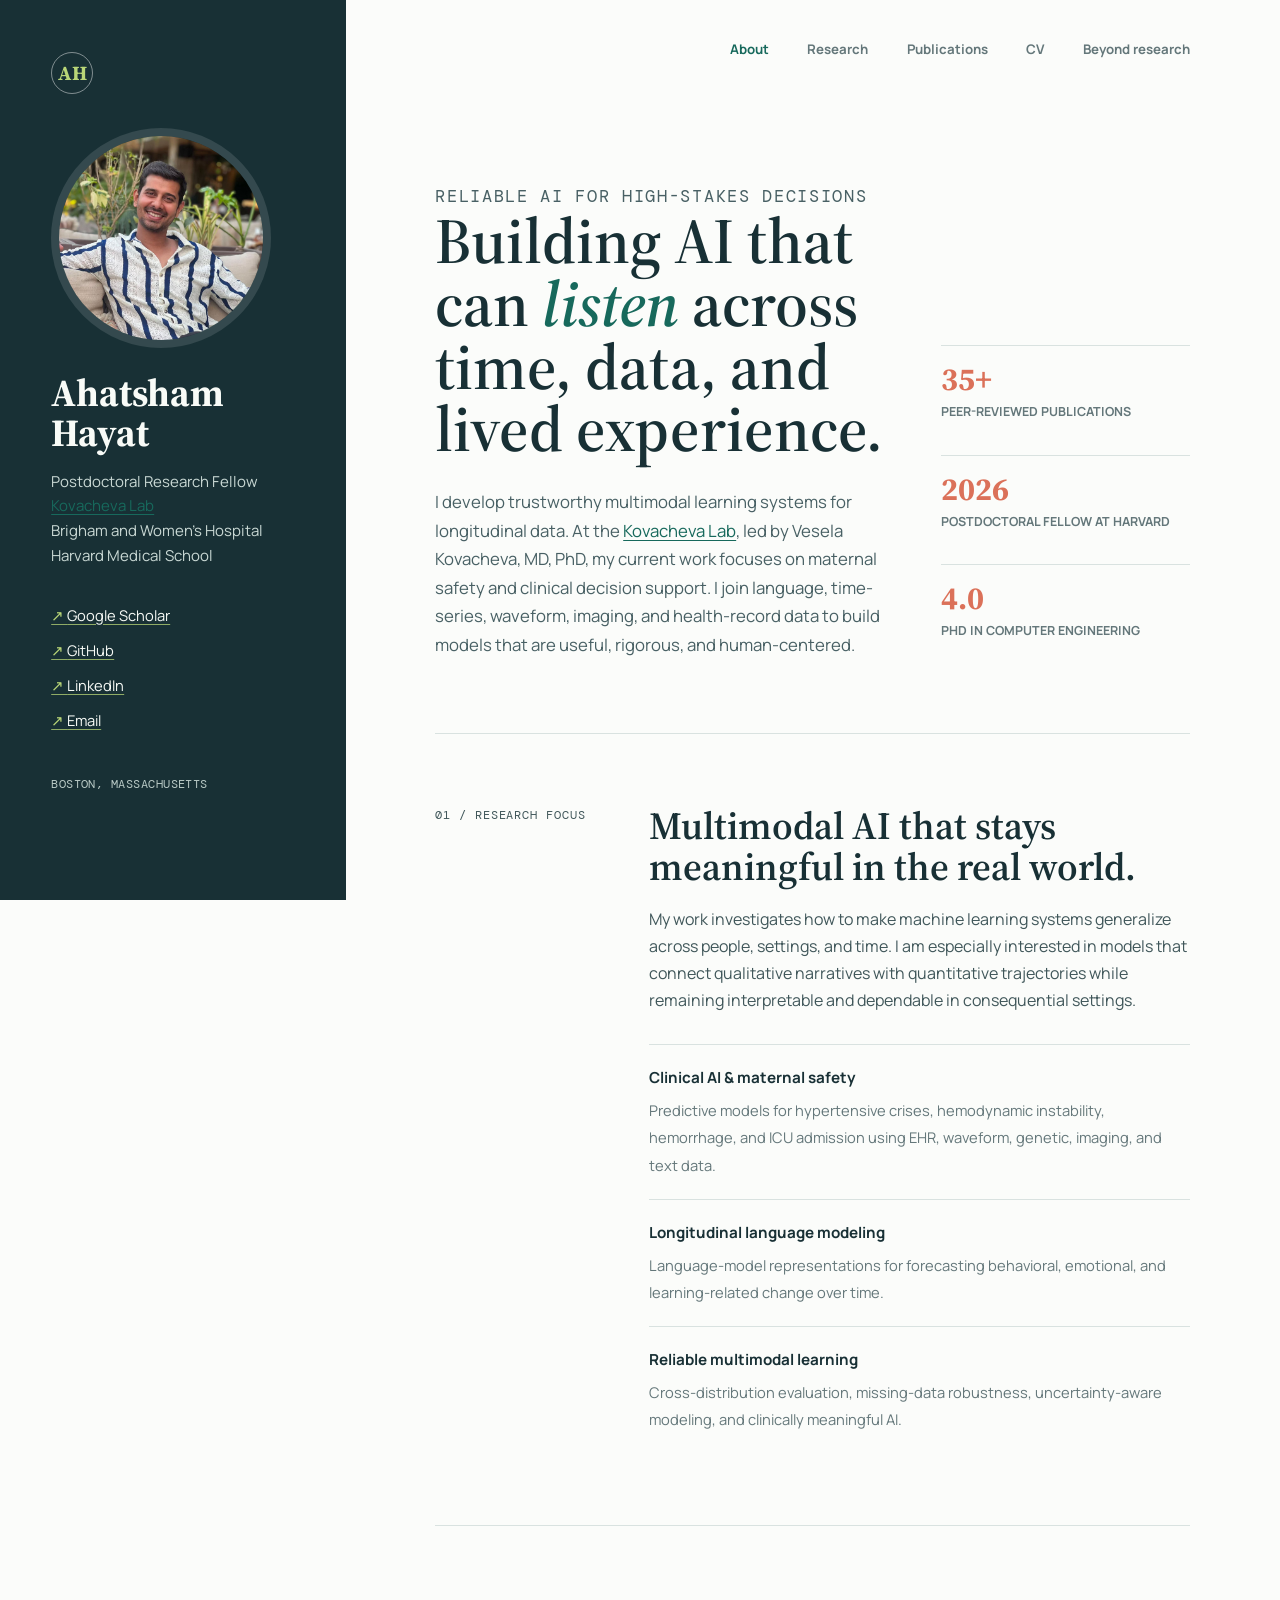
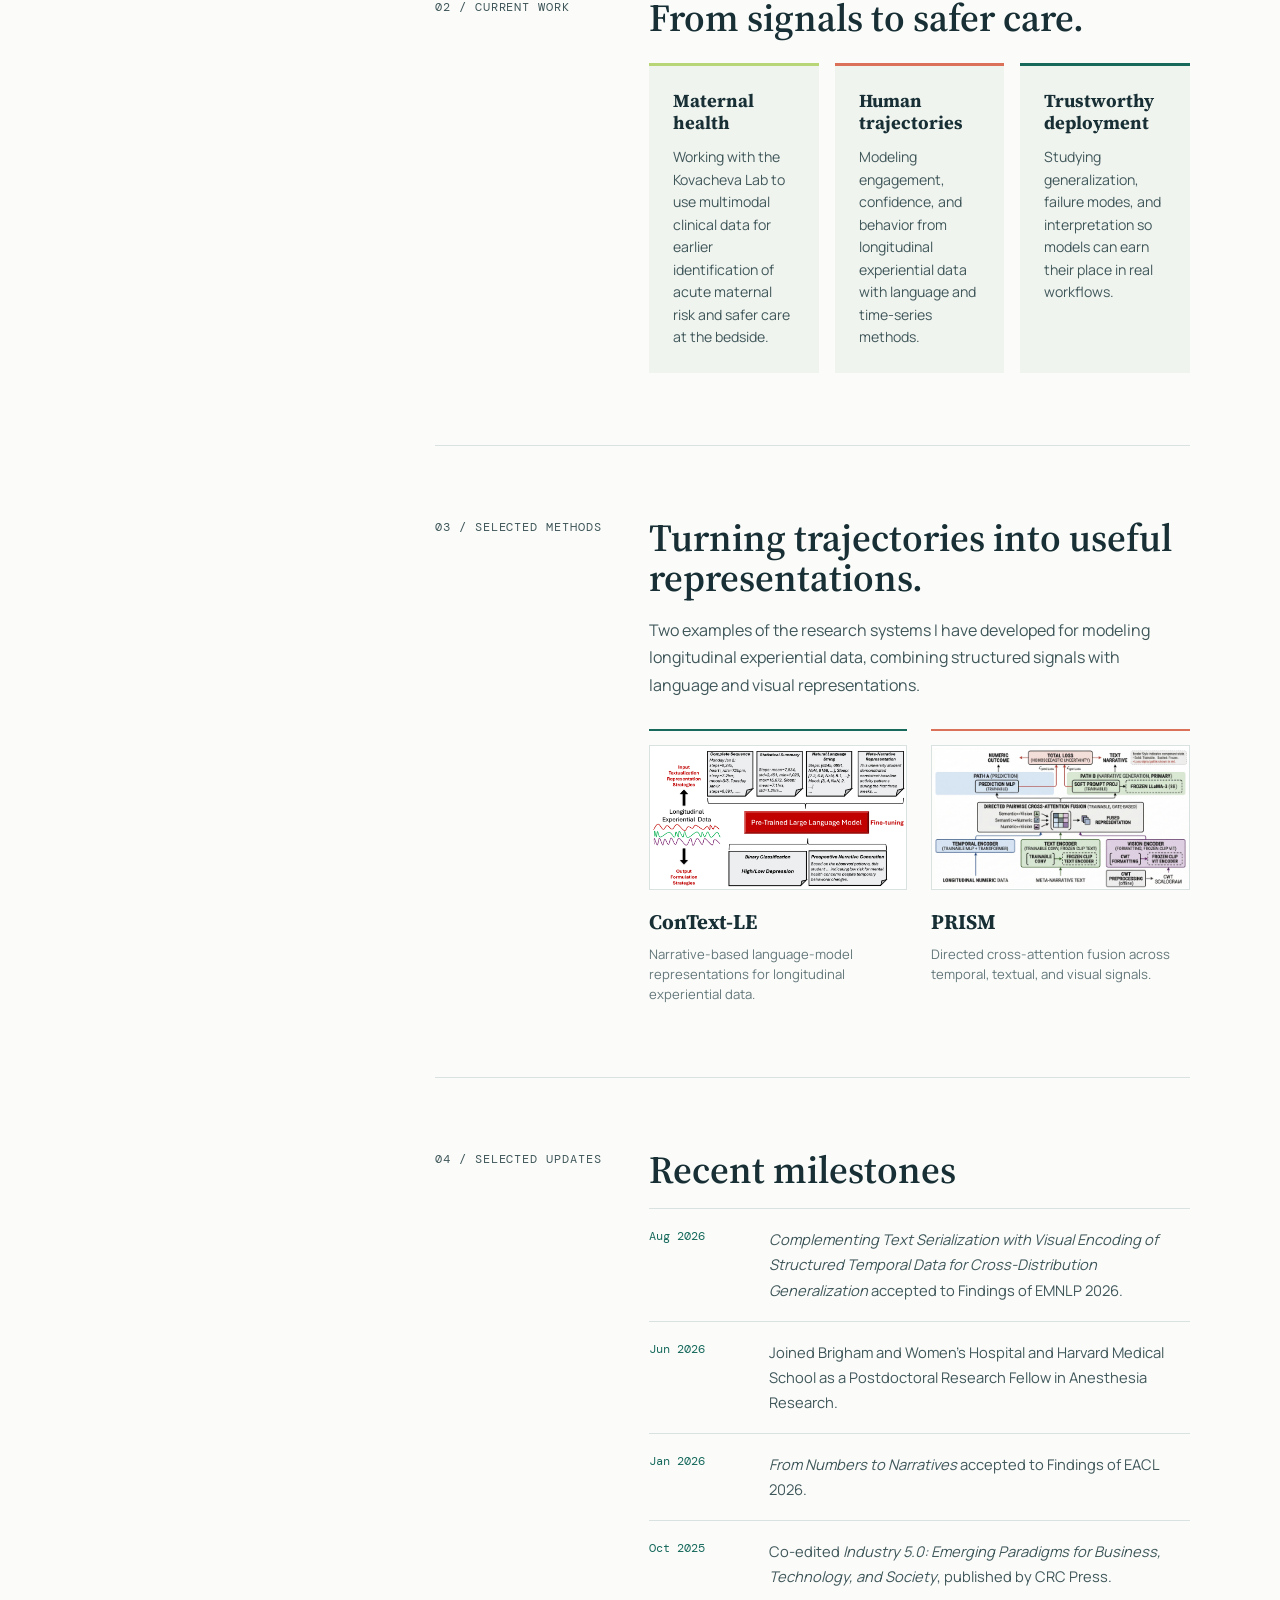
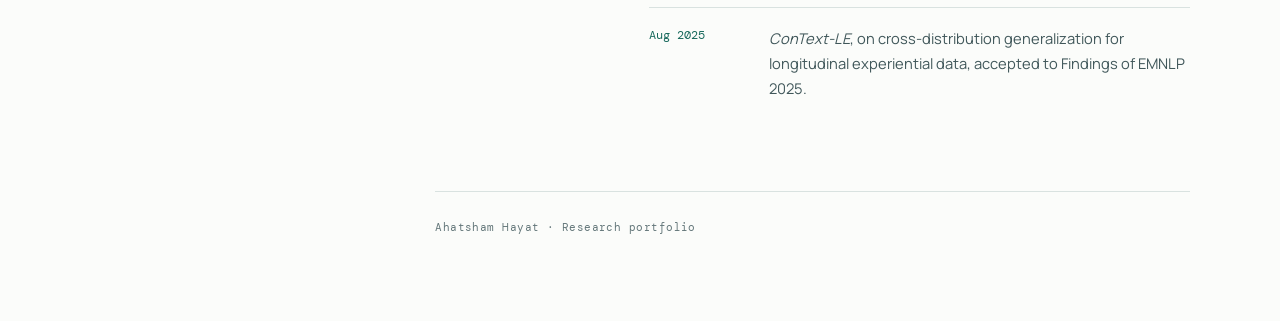
==== commit 342e2137: "Update index.html" ====
--- a/index.html
+++ b/index.html
@@ -82,8 +82,8 @@
                                     <figcaption><strong>ConText-LE</strong><span>Narrative-based language-model representations for longitudinal experiential data.</span></figcaption>
                                 </figure>
                                 <figure class="method-figure">
-                                    <img src="PRSIM.png" alt="PRSIM multimodal architecture combining temporal, text, and visual encoders">
-                                    <figcaption><strong>PRSIM</strong><span>Directed cross-attention fusion across temporal, textual, and visual signals.</span></figcaption>
+                                    <img src="PRSIM.png" alt="PRISM multimodal architecture combining temporal, text, and visual encoders">
+                                    <figcaption><strong>PRISM</strong><span>Directed cross-attention fusion across temporal, textual, and visual signals.</span></figcaption>
                                 </figure>
                             </div>
                         </div>
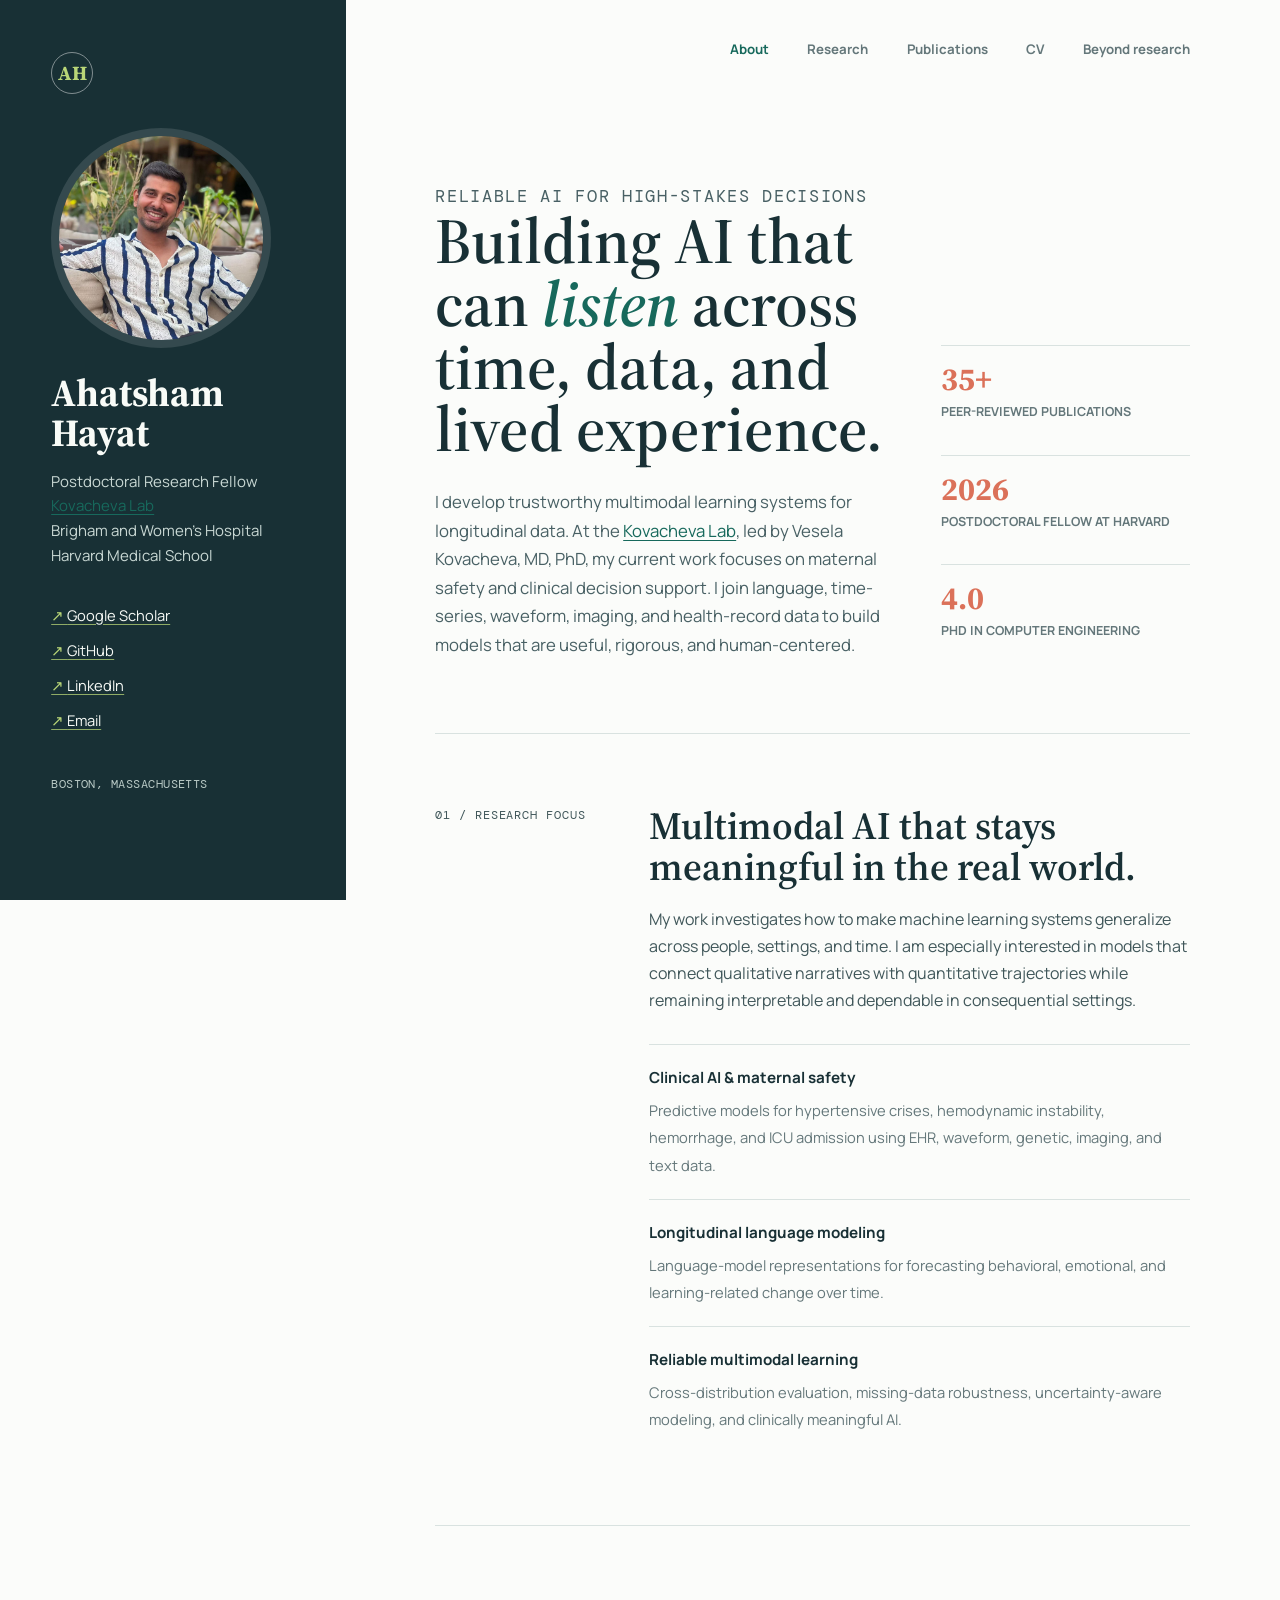
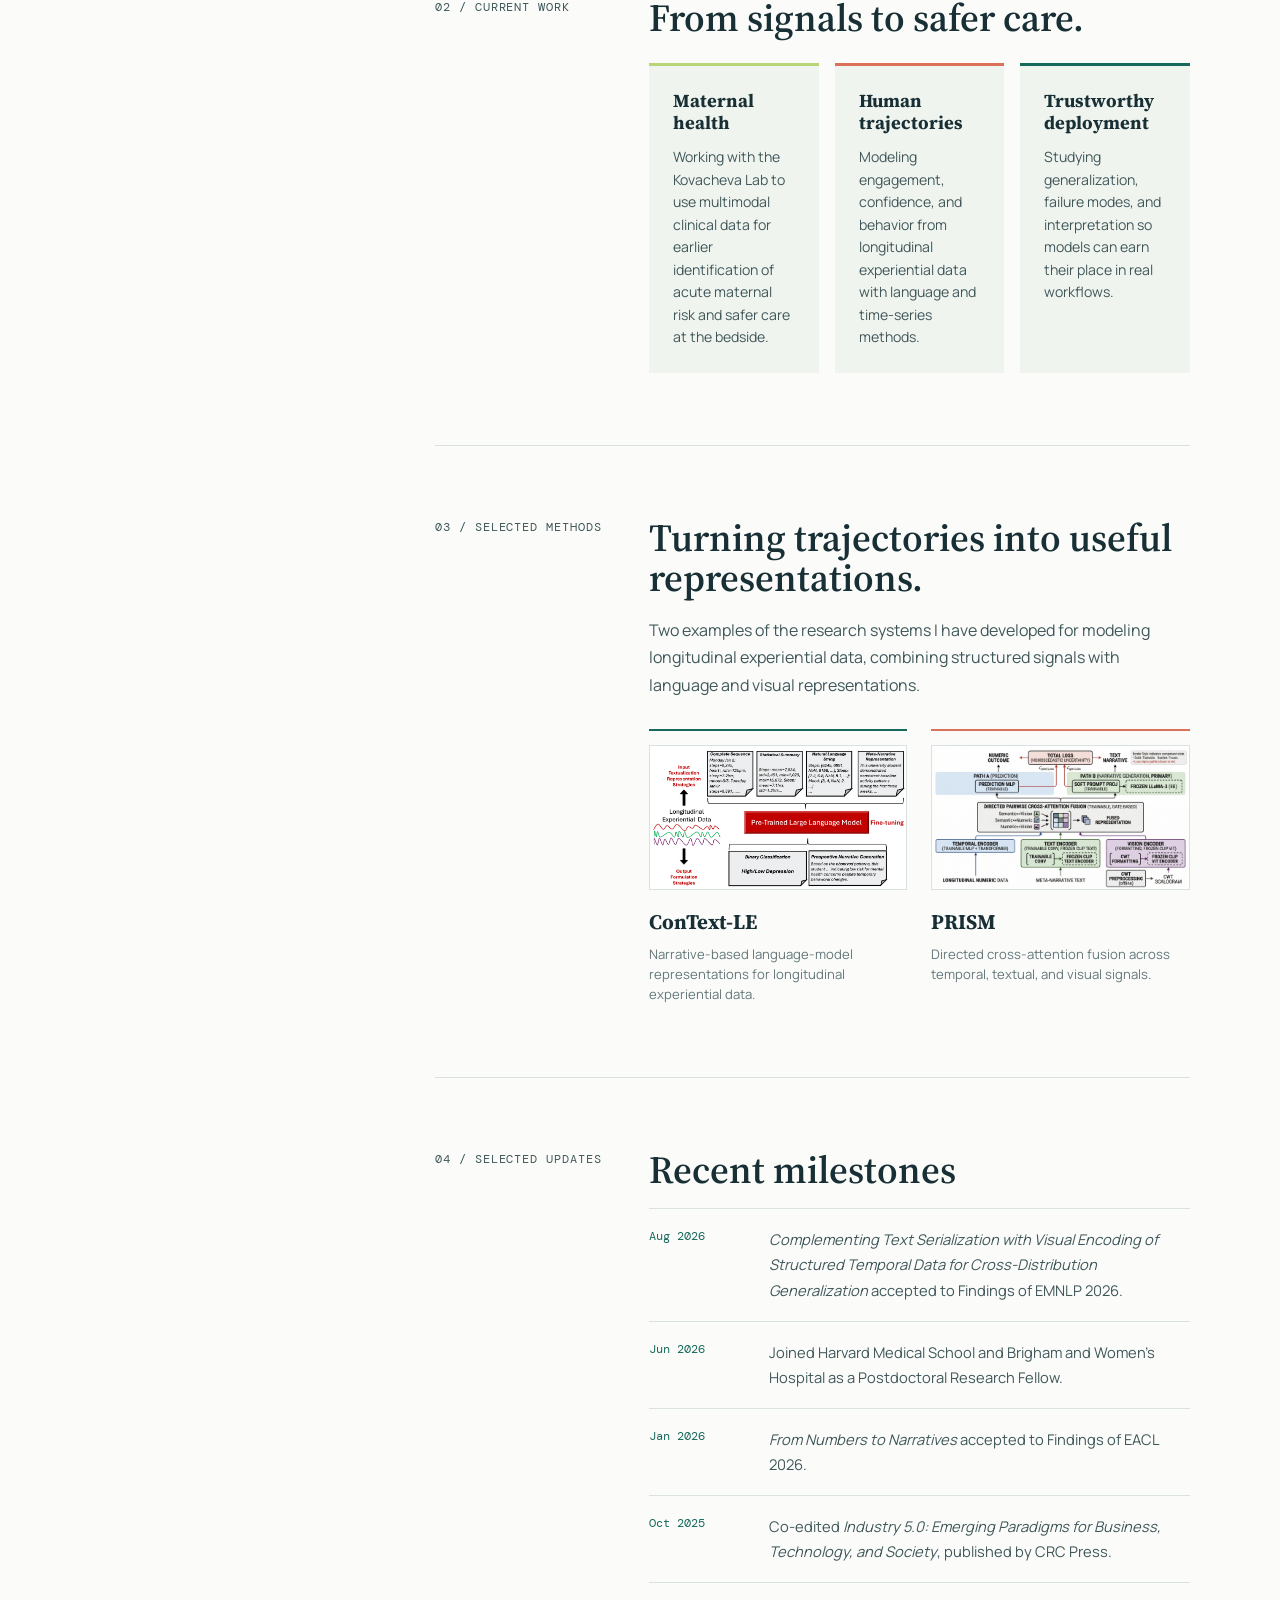
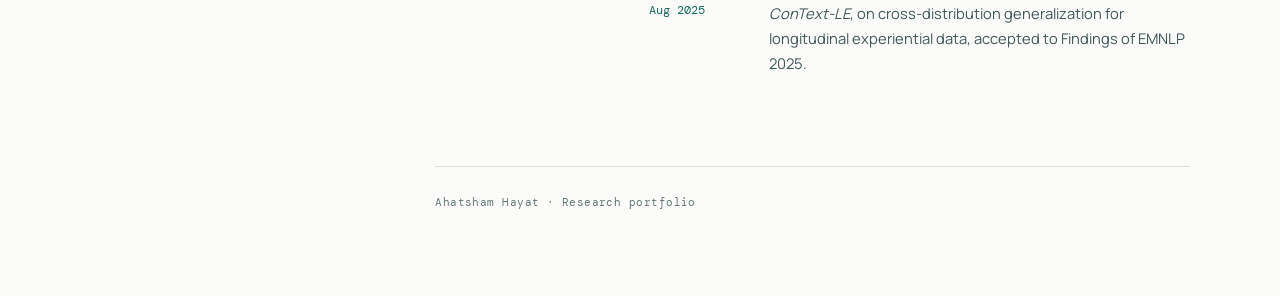
==== commit c286749a: "Update index.html" ====
--- a/index.html
+++ b/index.html
@@ -96,7 +96,7 @@
                             <h2>Recent milestones</h2>
                             <ul class="updates">
                                 <li><time datetime="2026-8">Aug 2026</time><span><em>Complementing Text Serialization with Visual Encoding of Structured Temporal Data for Cross-Distribution Generalization</em> accepted to Findings of EMNLP 2026.</span></li>
-                                <li><time datetime="2026-06">Jun 2026</time><span>Joined Brigham and Women's Hospital and Harvard Medical School as a Postdoctoral Research Fellow in Anesthesia Research.</span></li>
+                                <li><time datetime="2026-06">Jun 2026</time><span>Joined Harvard Medical School and Brigham and Women's Hospital as a Postdoctoral Research Fellow.</span></li>
                                 <li><time datetime="2026-01">Jan 2026</time><span><em>From Numbers to Narratives</em> accepted to Findings of EACL 2026.</span></li>
                                 <li><time datetime="2025-10">Oct 2025</time><span>Co-edited <em>Industry 5.0: Emerging Paradigms for Business, Technology, and Society</em>, published by CRC Press.</span></li>
                                 <li><time datetime="2025-08">Aug 2025</time><span><em>ConText-LE</em>, on cross-distribution generalization for longitudinal experiential data, accepted to Findings of EMNLP 2025.</span></li>
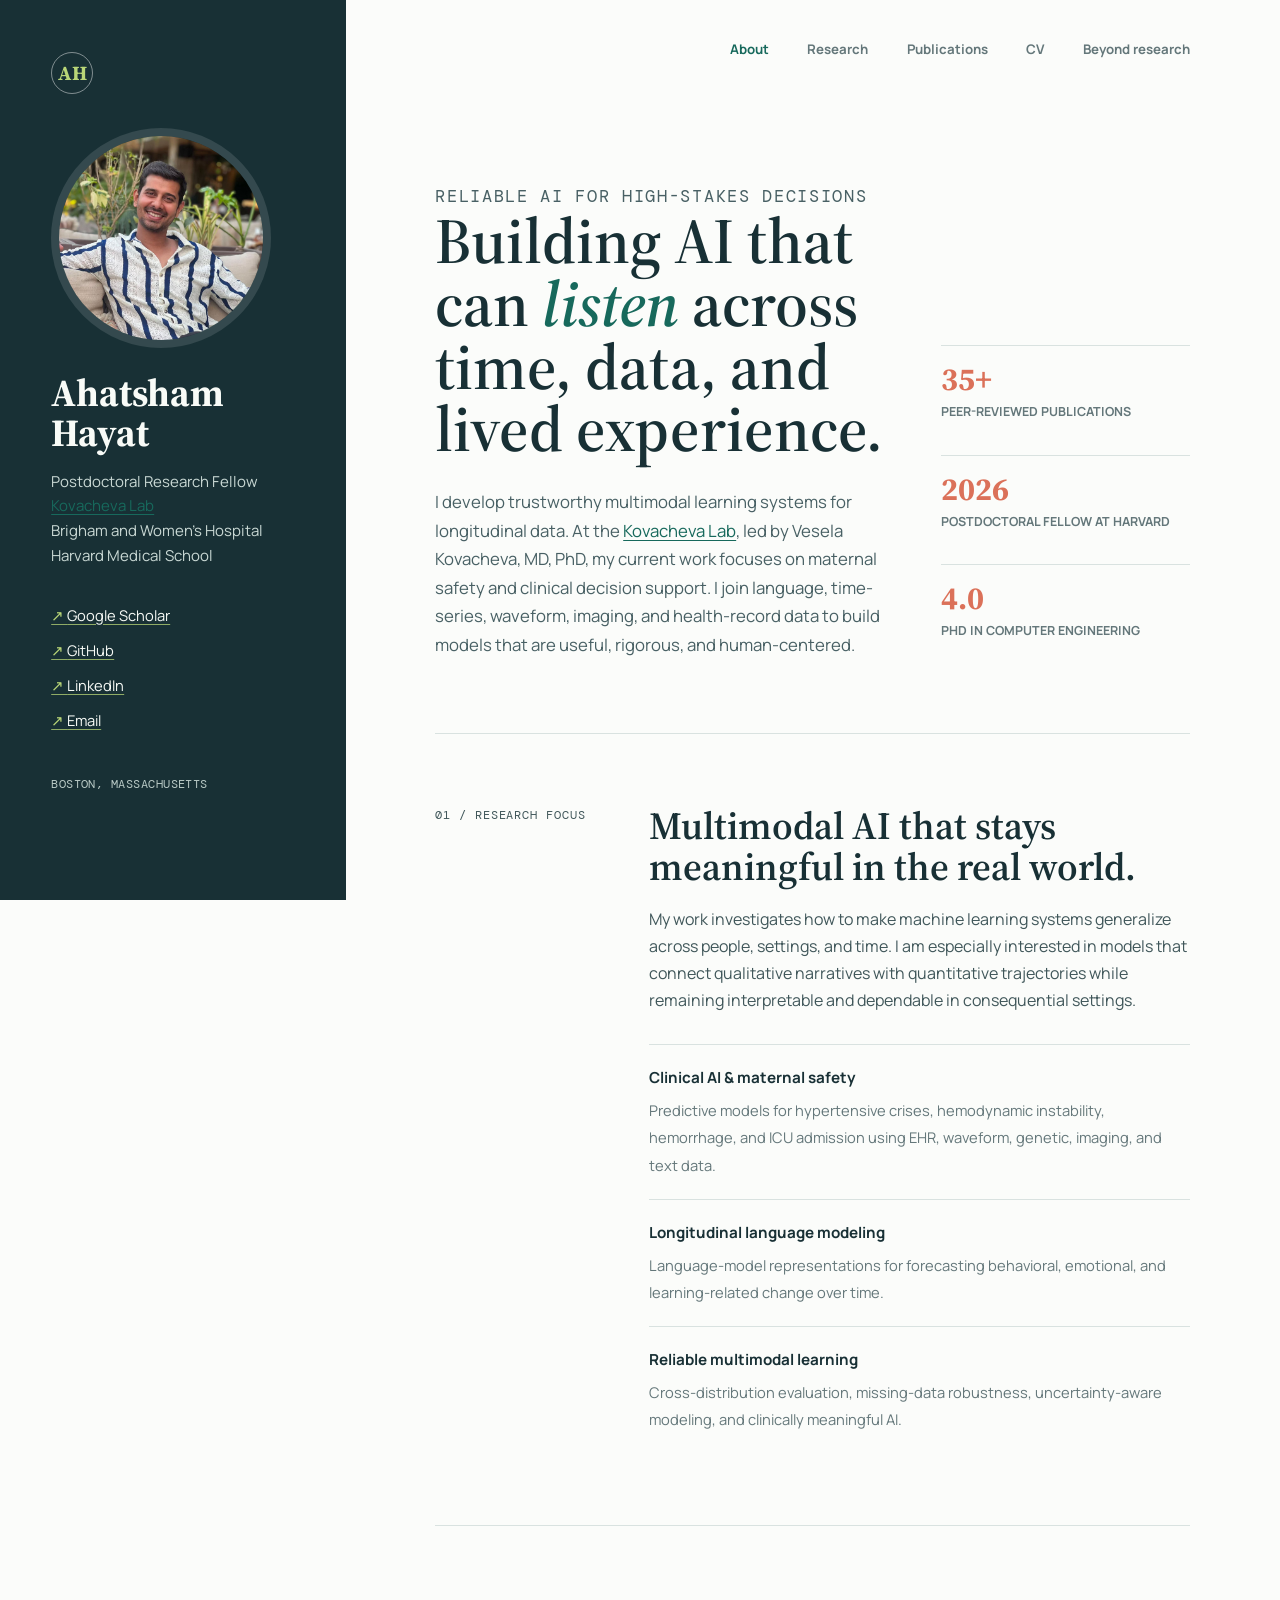
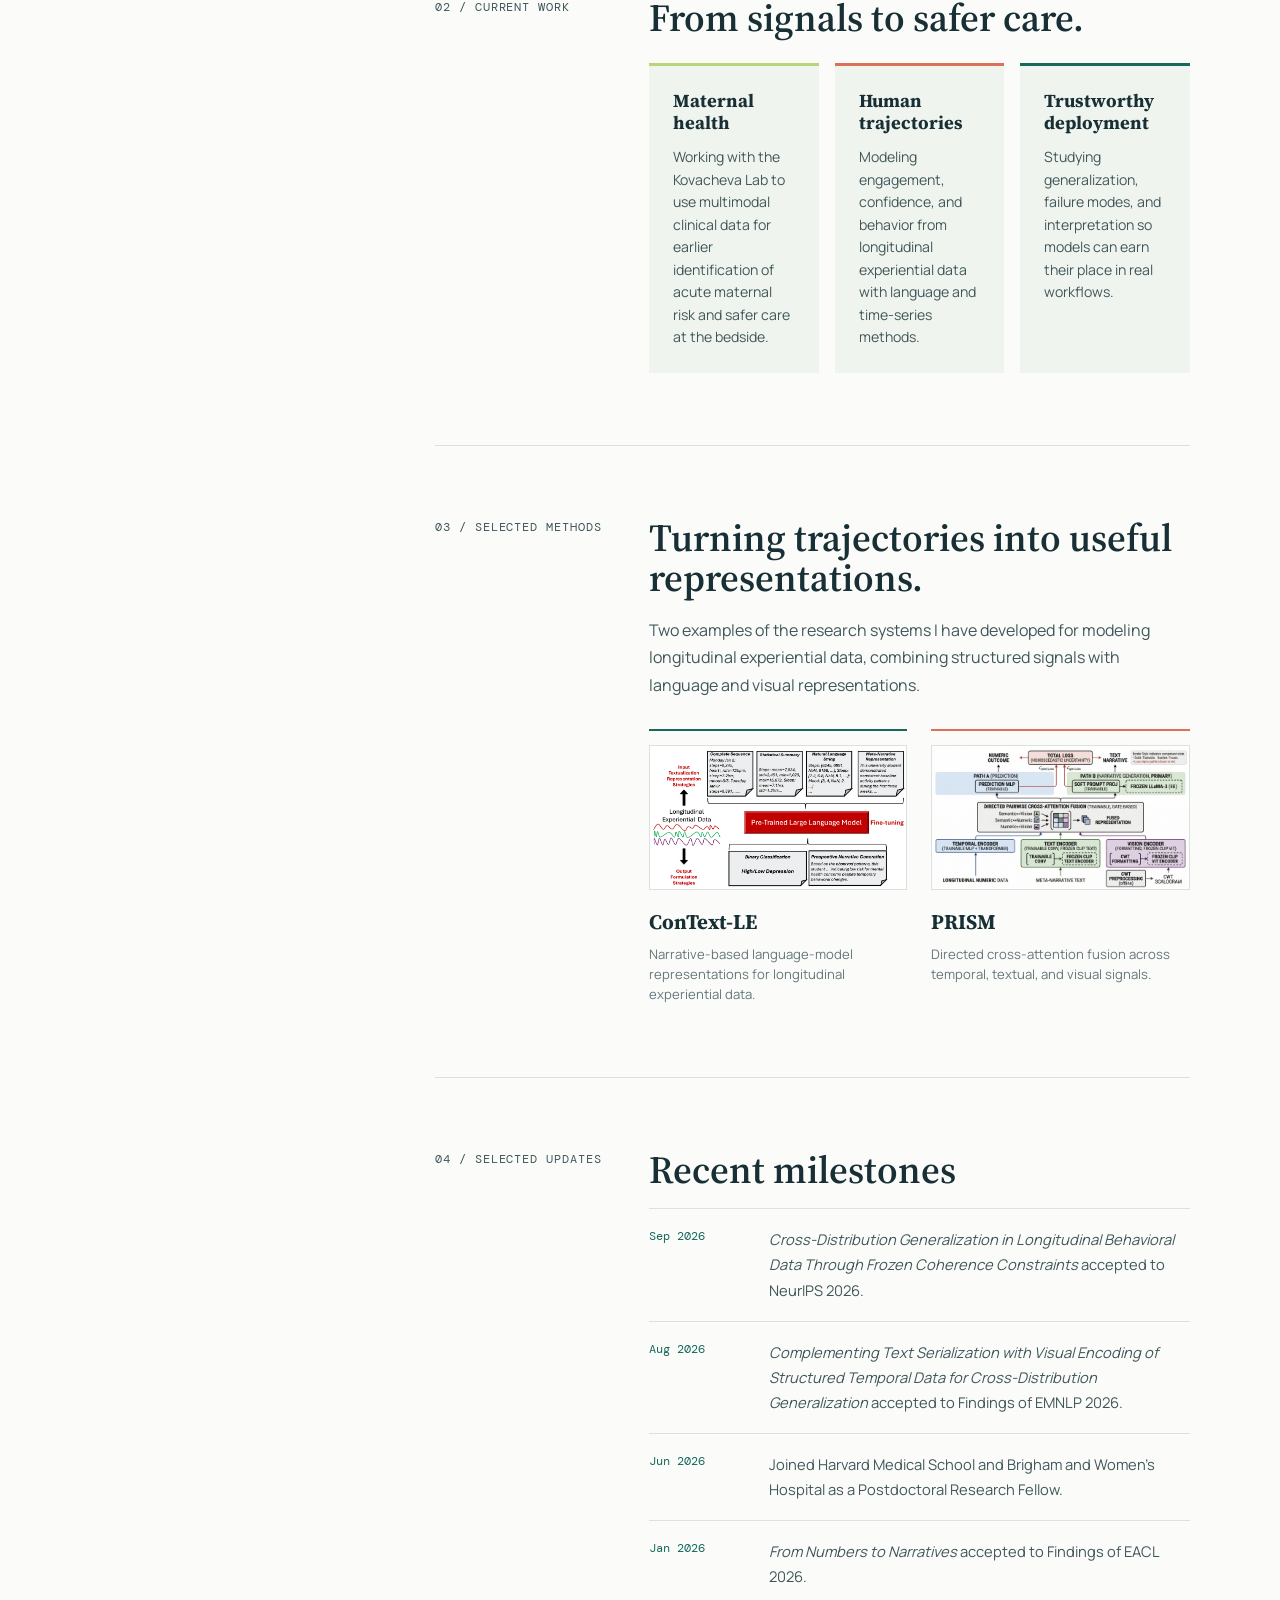
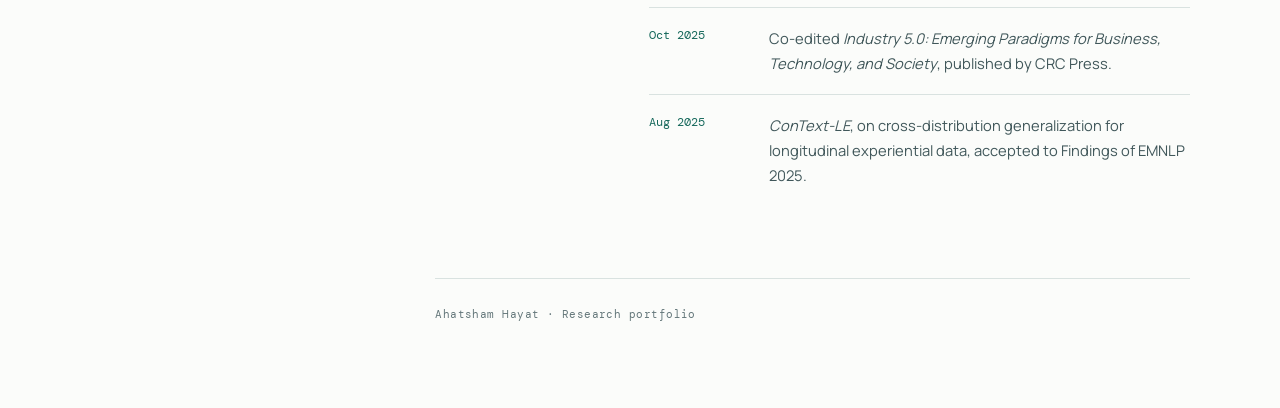
==== commit 7d423c02: "Update index.html" ====
--- a/index.html
+++ b/index.html
@@ -95,6 +95,7 @@
                         <div>
                             <h2>Recent milestones</h2>
                             <ul class="updates">
+                                <li><time datetime="2026-9">Sep 2026</time><span><em>Cross-Distribution Generalization in Longitudinal Behavioral Data Through Frozen Coherence Constraints</em> accepted to NeurIPS 2026.</span></li>
                                 <li><time datetime="2026-8">Aug 2026</time><span><em>Complementing Text Serialization with Visual Encoding of Structured Temporal Data for Cross-Distribution Generalization</em> accepted to Findings of EMNLP 2026.</span></li>
                                 <li><time datetime="2026-06">Jun 2026</time><span>Joined Harvard Medical School and Brigham and Women's Hospital as a Postdoctoral Research Fellow.</span></li>
                                 <li><time datetime="2026-01">Jan 2026</time><span><em>From Numbers to Narratives</em> accepted to Findings of EACL 2026.</span></li>
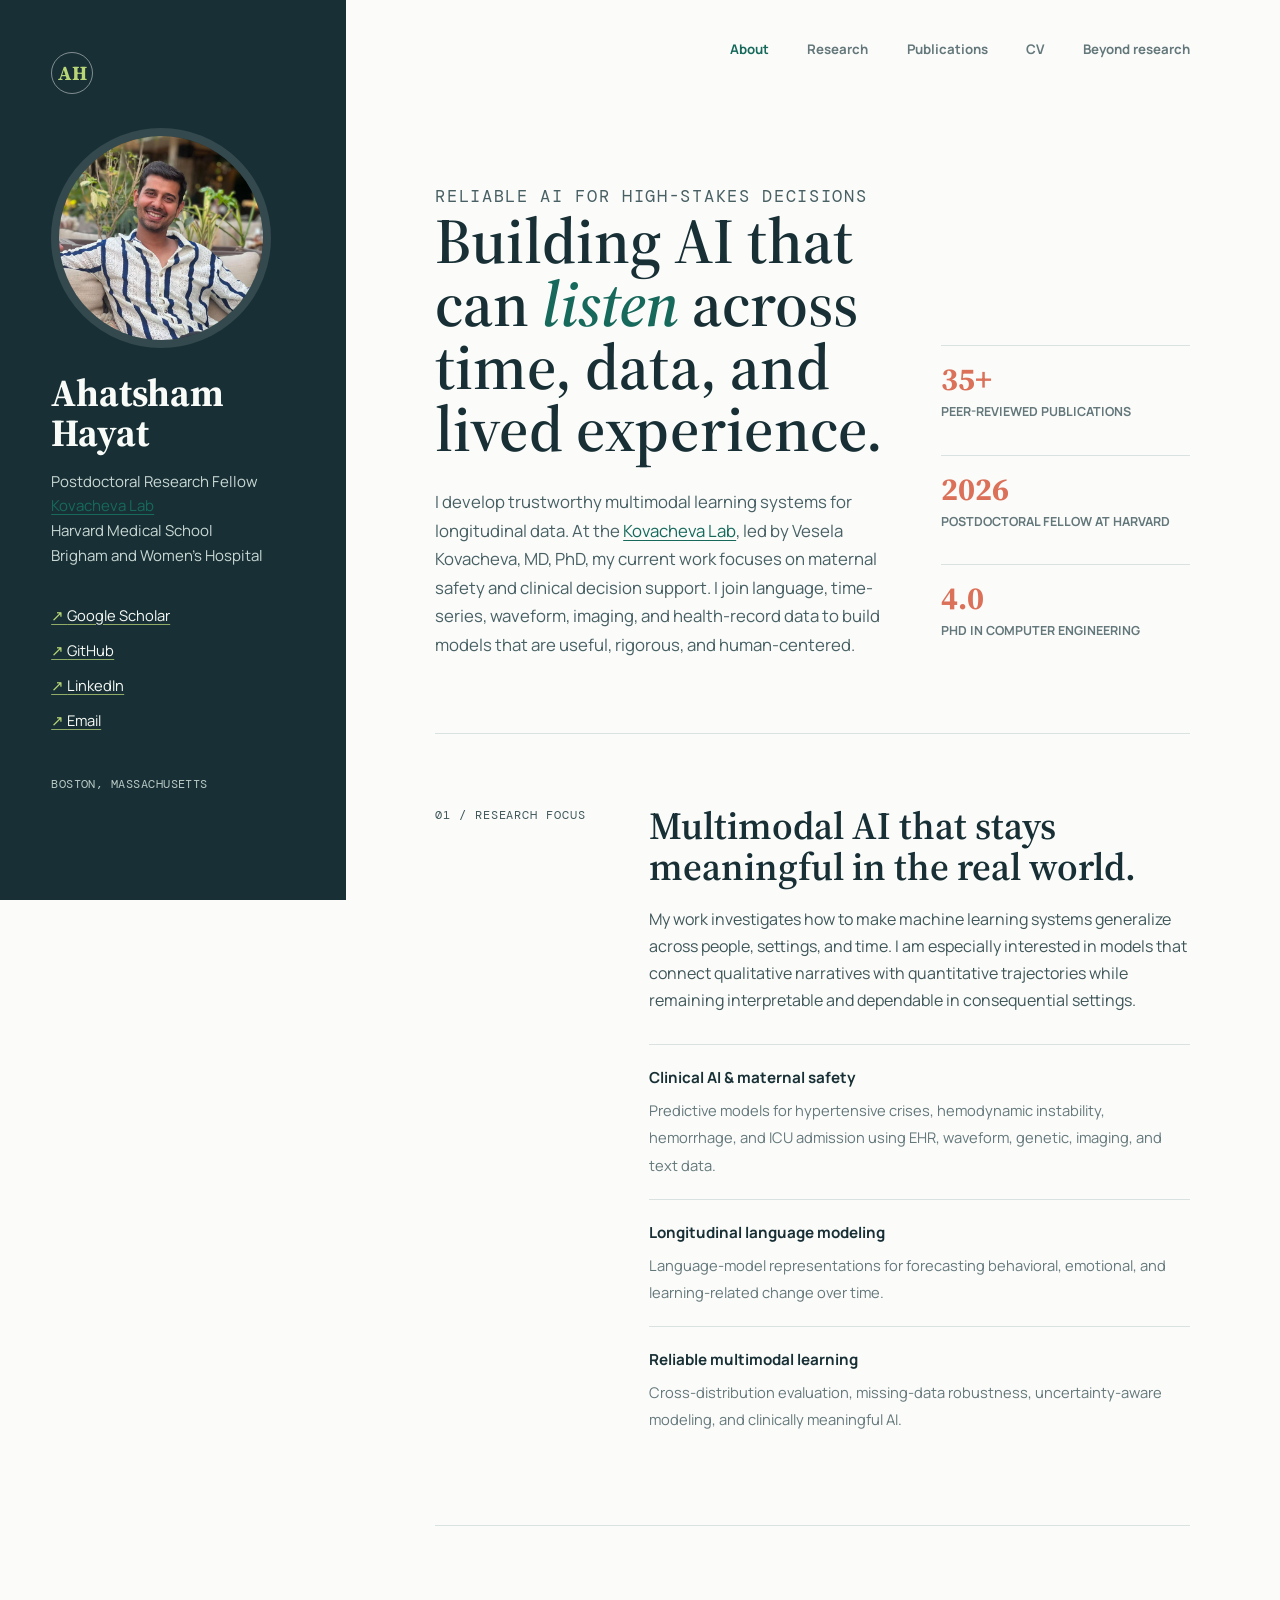
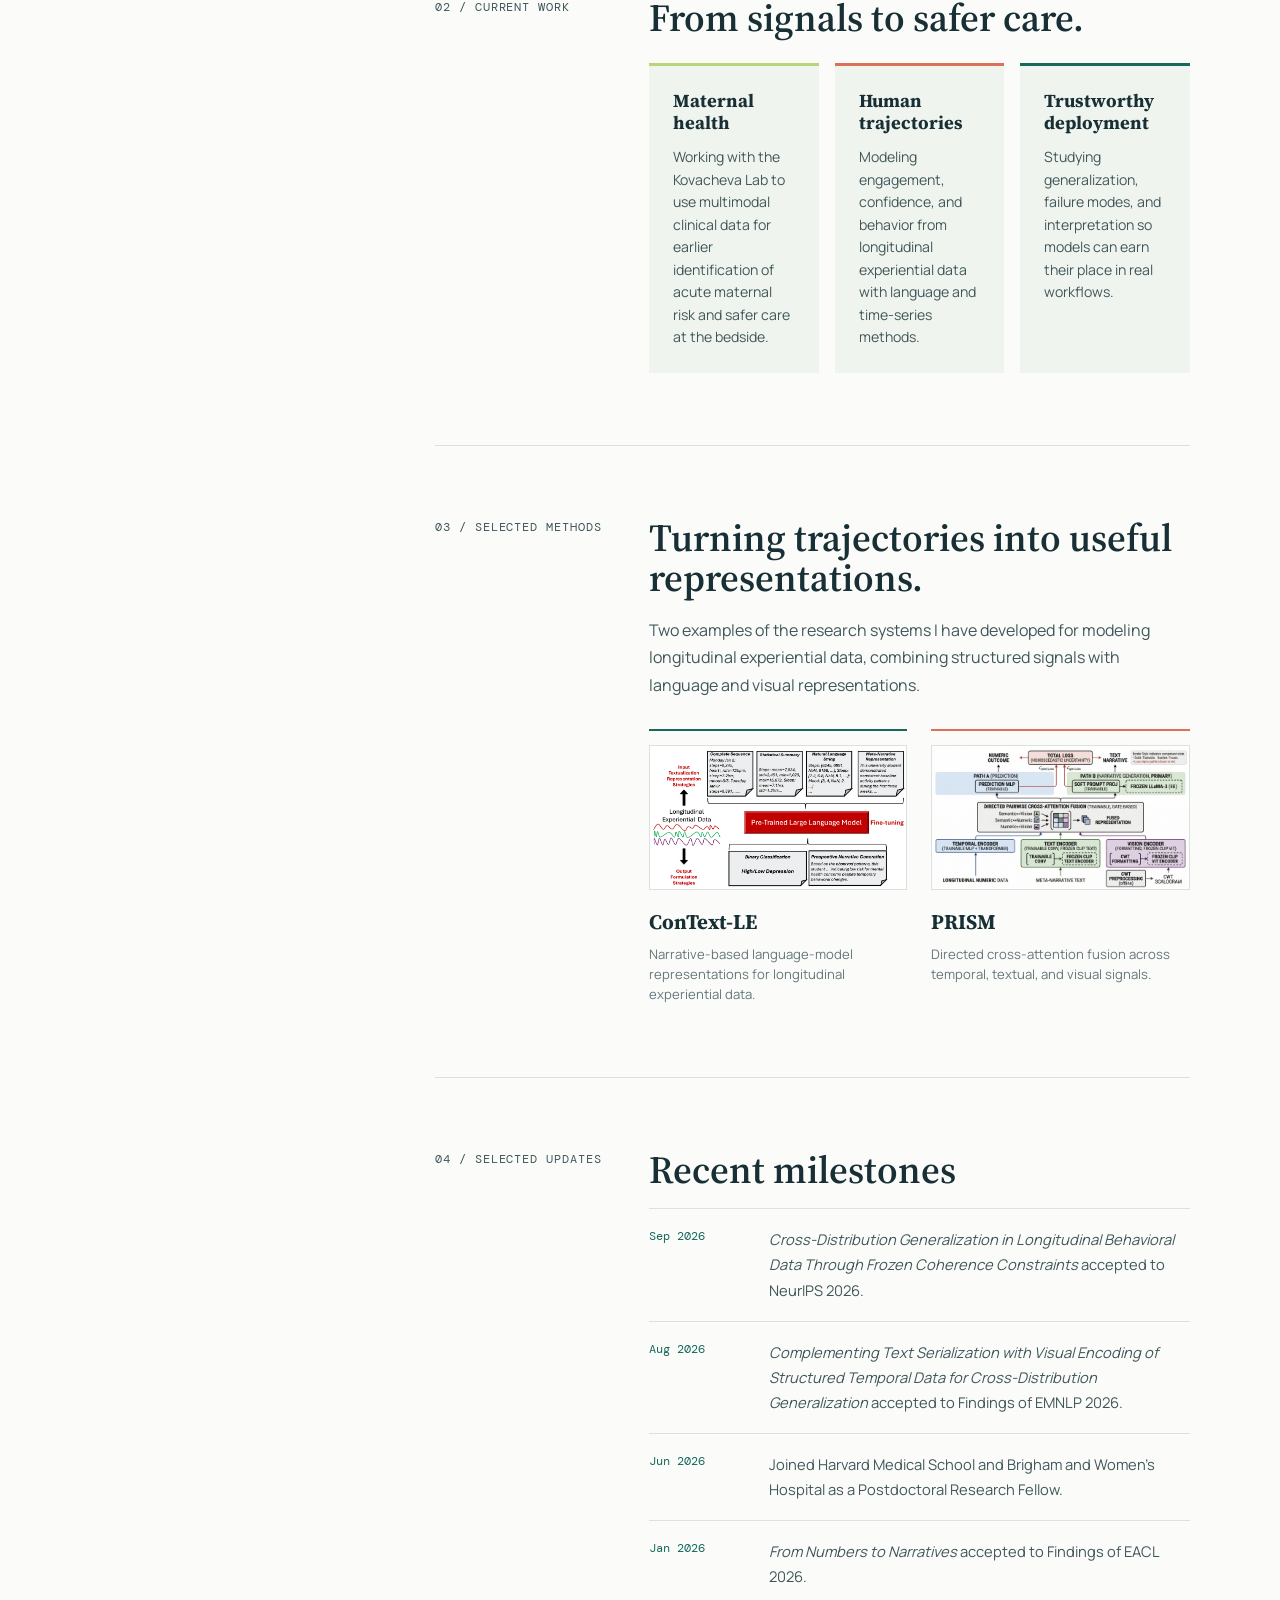
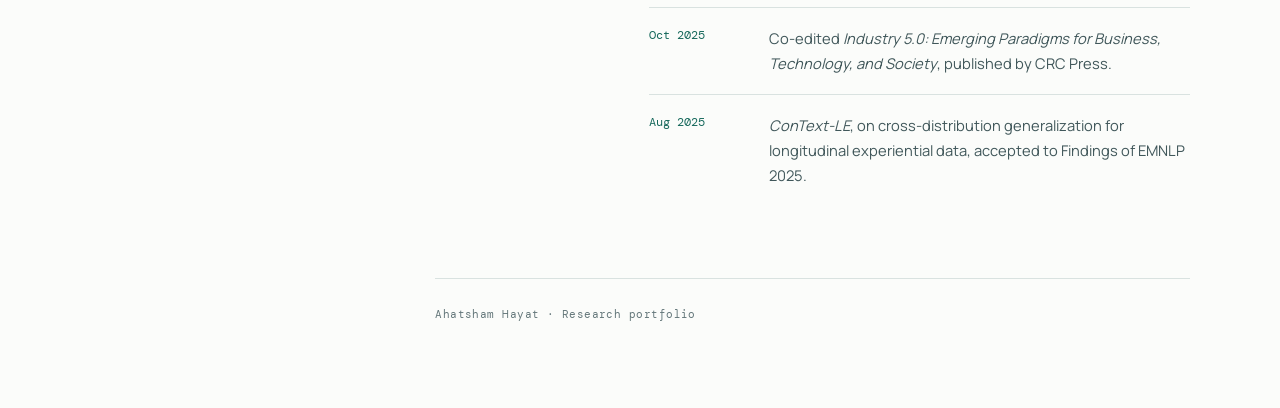
==== commit 39b086b3: "Update index.html" ====
--- a/index.html
+++ b/index.html
@@ -13,7 +13,7 @@
             <span class="monogram" aria-hidden="true">AH</span>
             <img src="ahatsham.jpeg" alt="Portrait of Ahatsham Hayat" class="profile-photo">
             <h1>Ahatsham<br>Hayat</h1>
-            <p class="role">Postdoctoral Research Fellow<br><a href="https://kovachevalab.bwh.harvard.edu/" target="_blank" rel="noopener noreferrer">Kovacheva Lab</a><br>Brigham and Women's Hospital<br>Harvard Medical School</p>
+            <p class="role">Postdoctoral Research Fellow<br><a href="https://kovachevalab.bwh.harvard.edu/" target="_blank" rel="noopener noreferrer">Kovacheva Lab</a><br>Harvard Medical School<br>Brigham and Women's Hospital</p>
             <div class="profile-links">
                 <a href="https://scholar.google.com/citations?user=P-MrocsAAAAJ&amp;hl=en" target="_blank" rel="noopener noreferrer">Google Scholar</a>
                 <a href="https://github.com/Ahatsham" target="_blank" rel="noopener noreferrer">GitHub</a>
